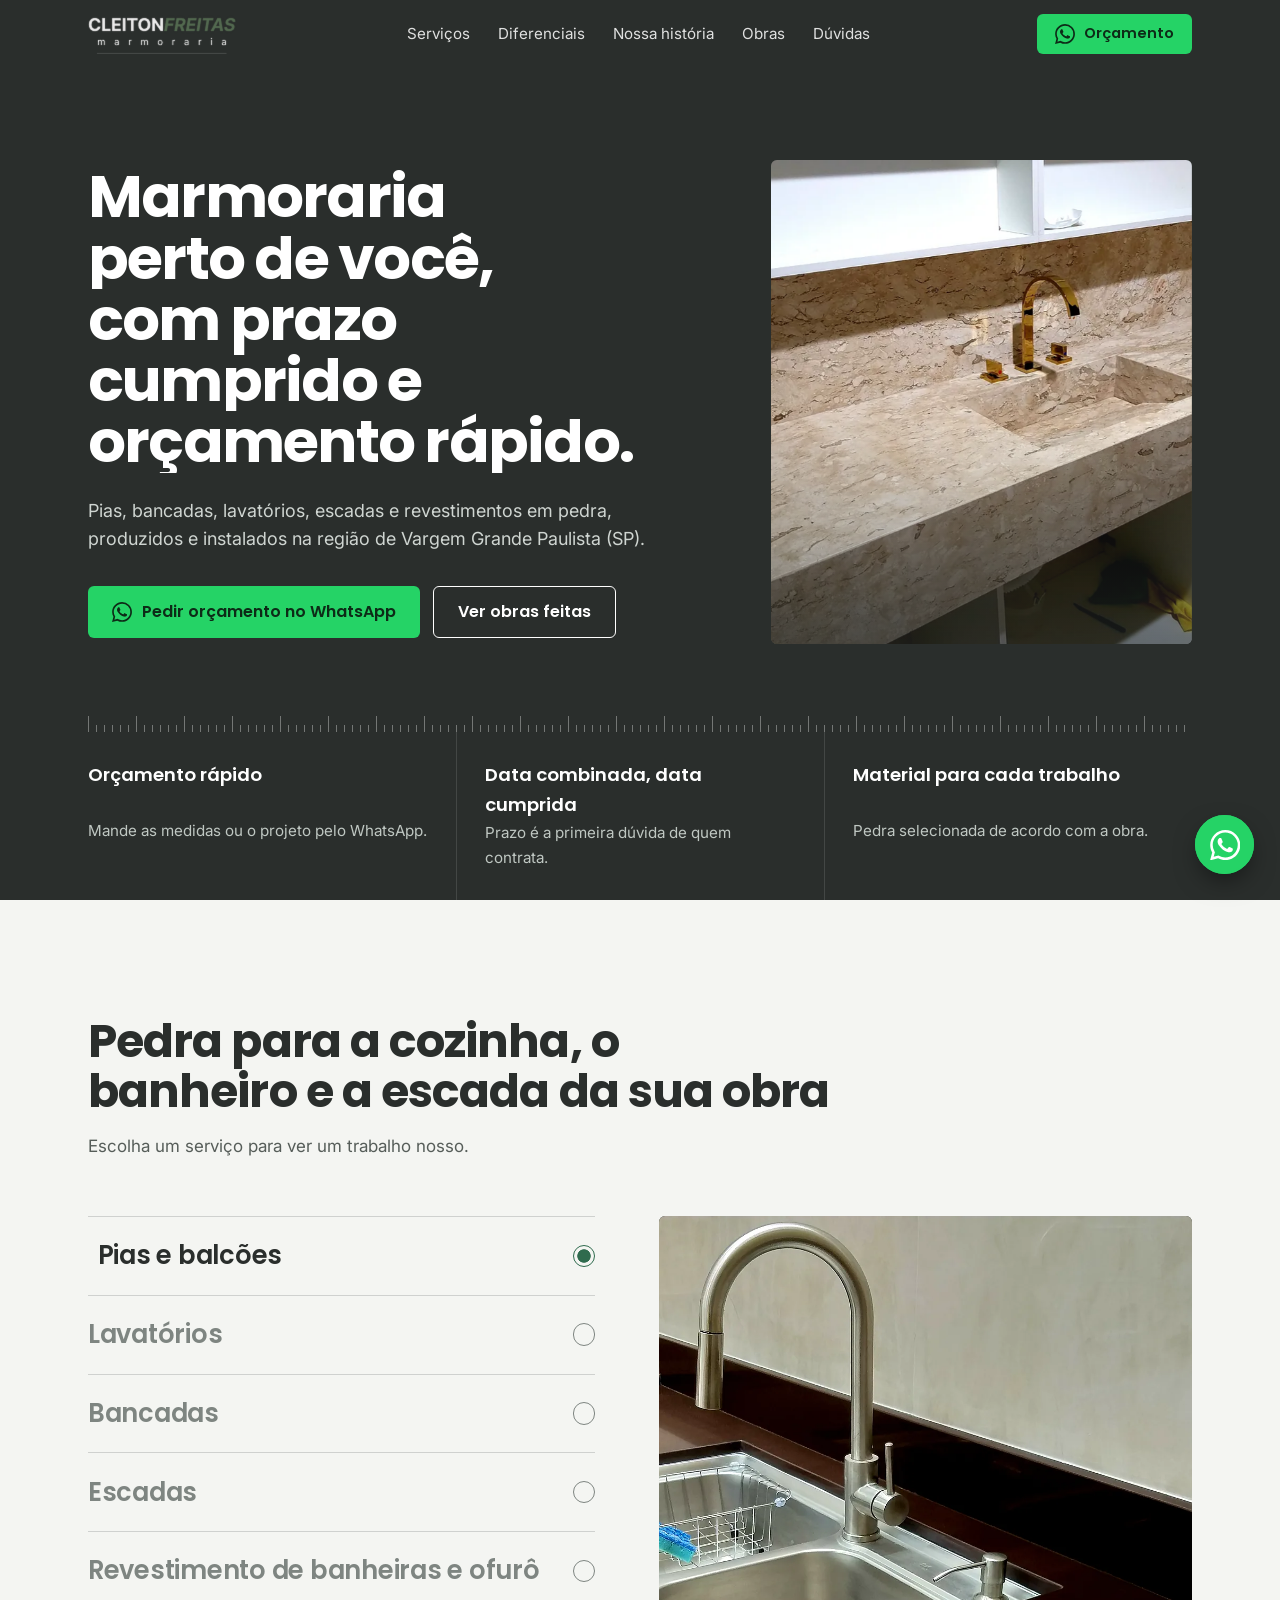
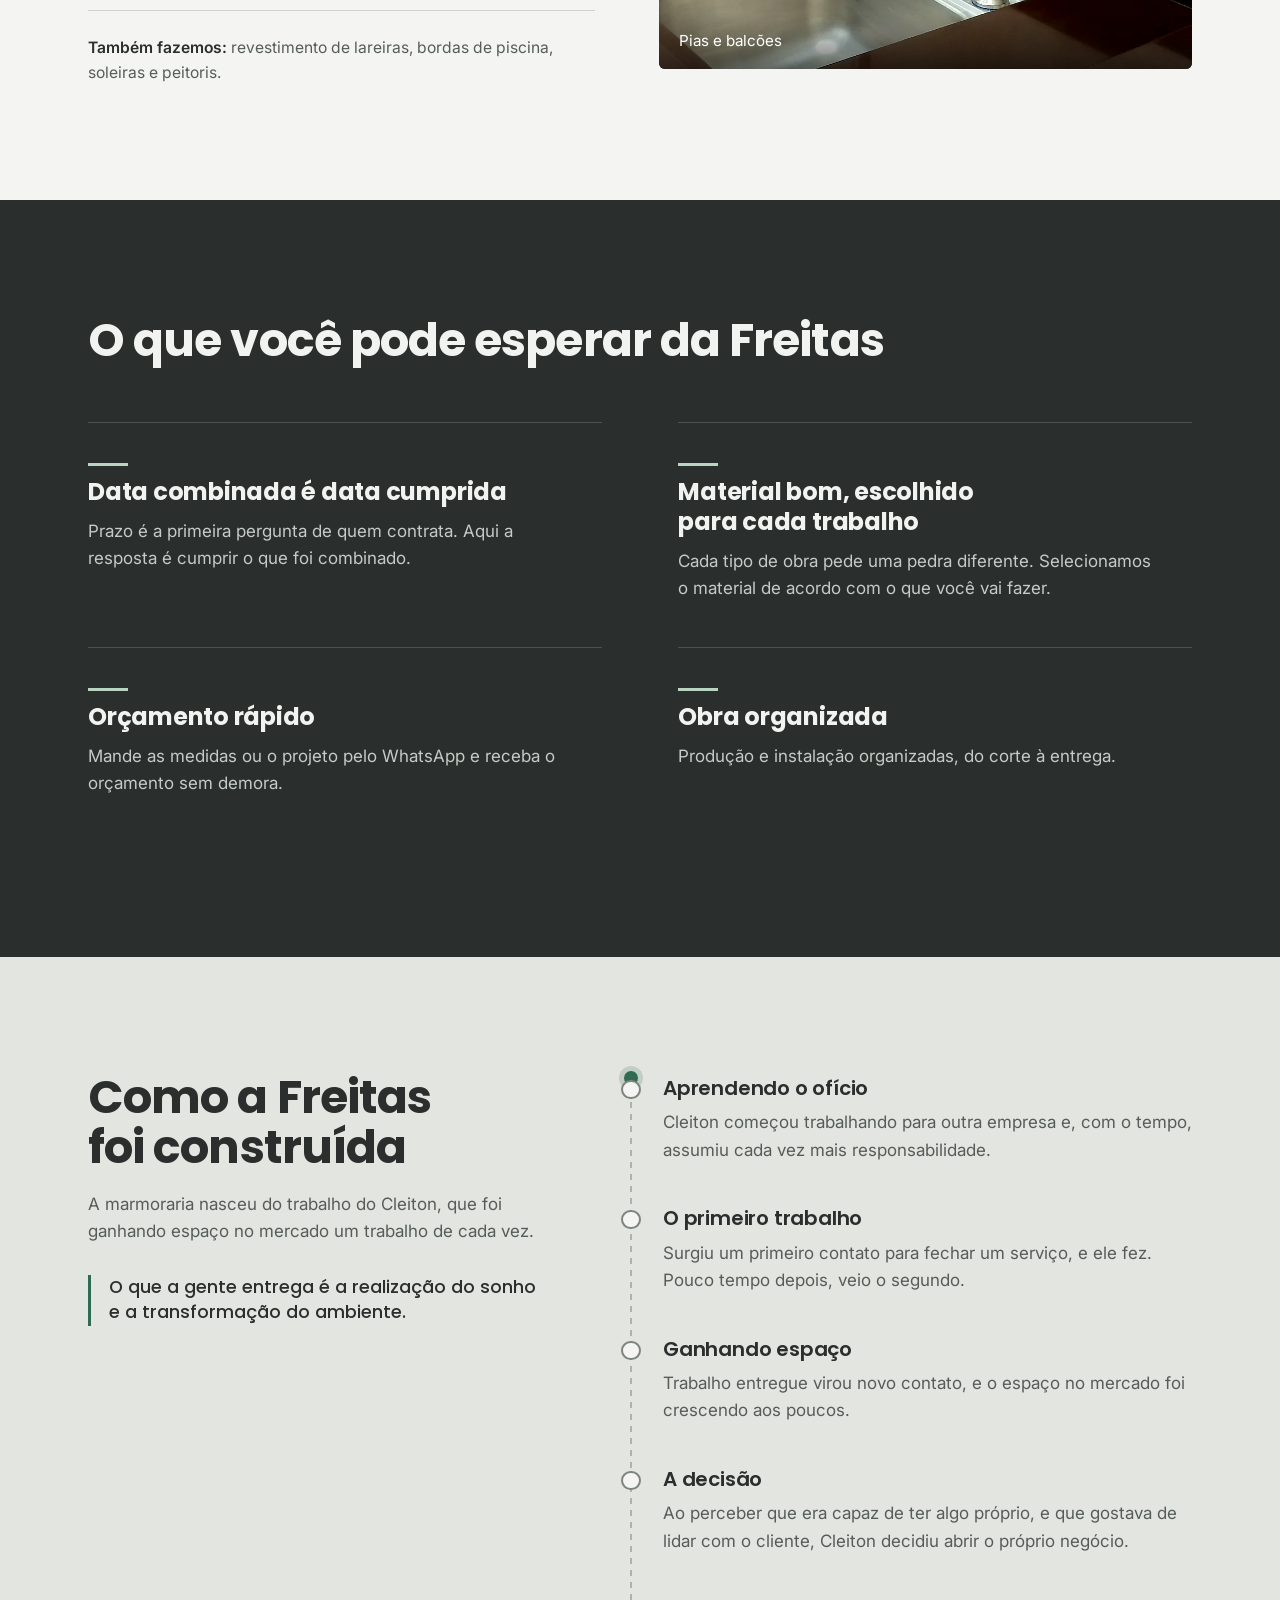
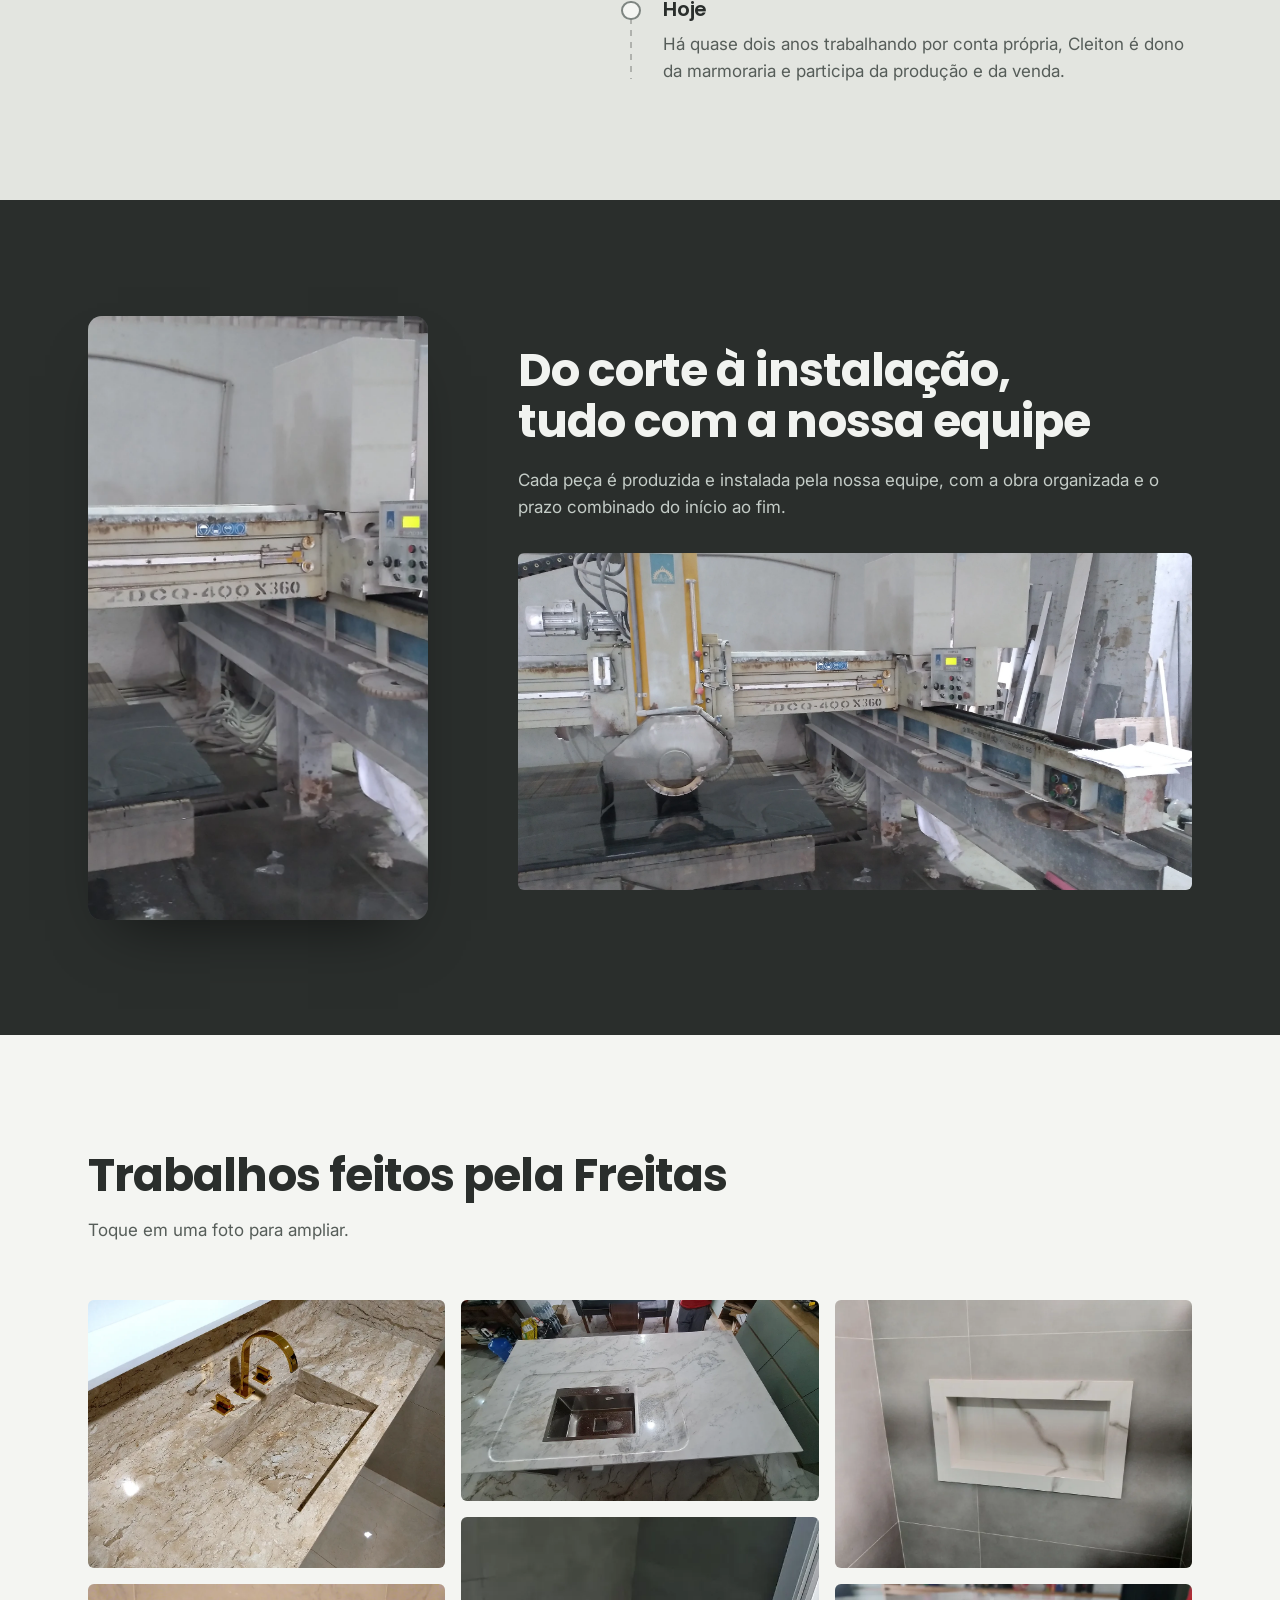
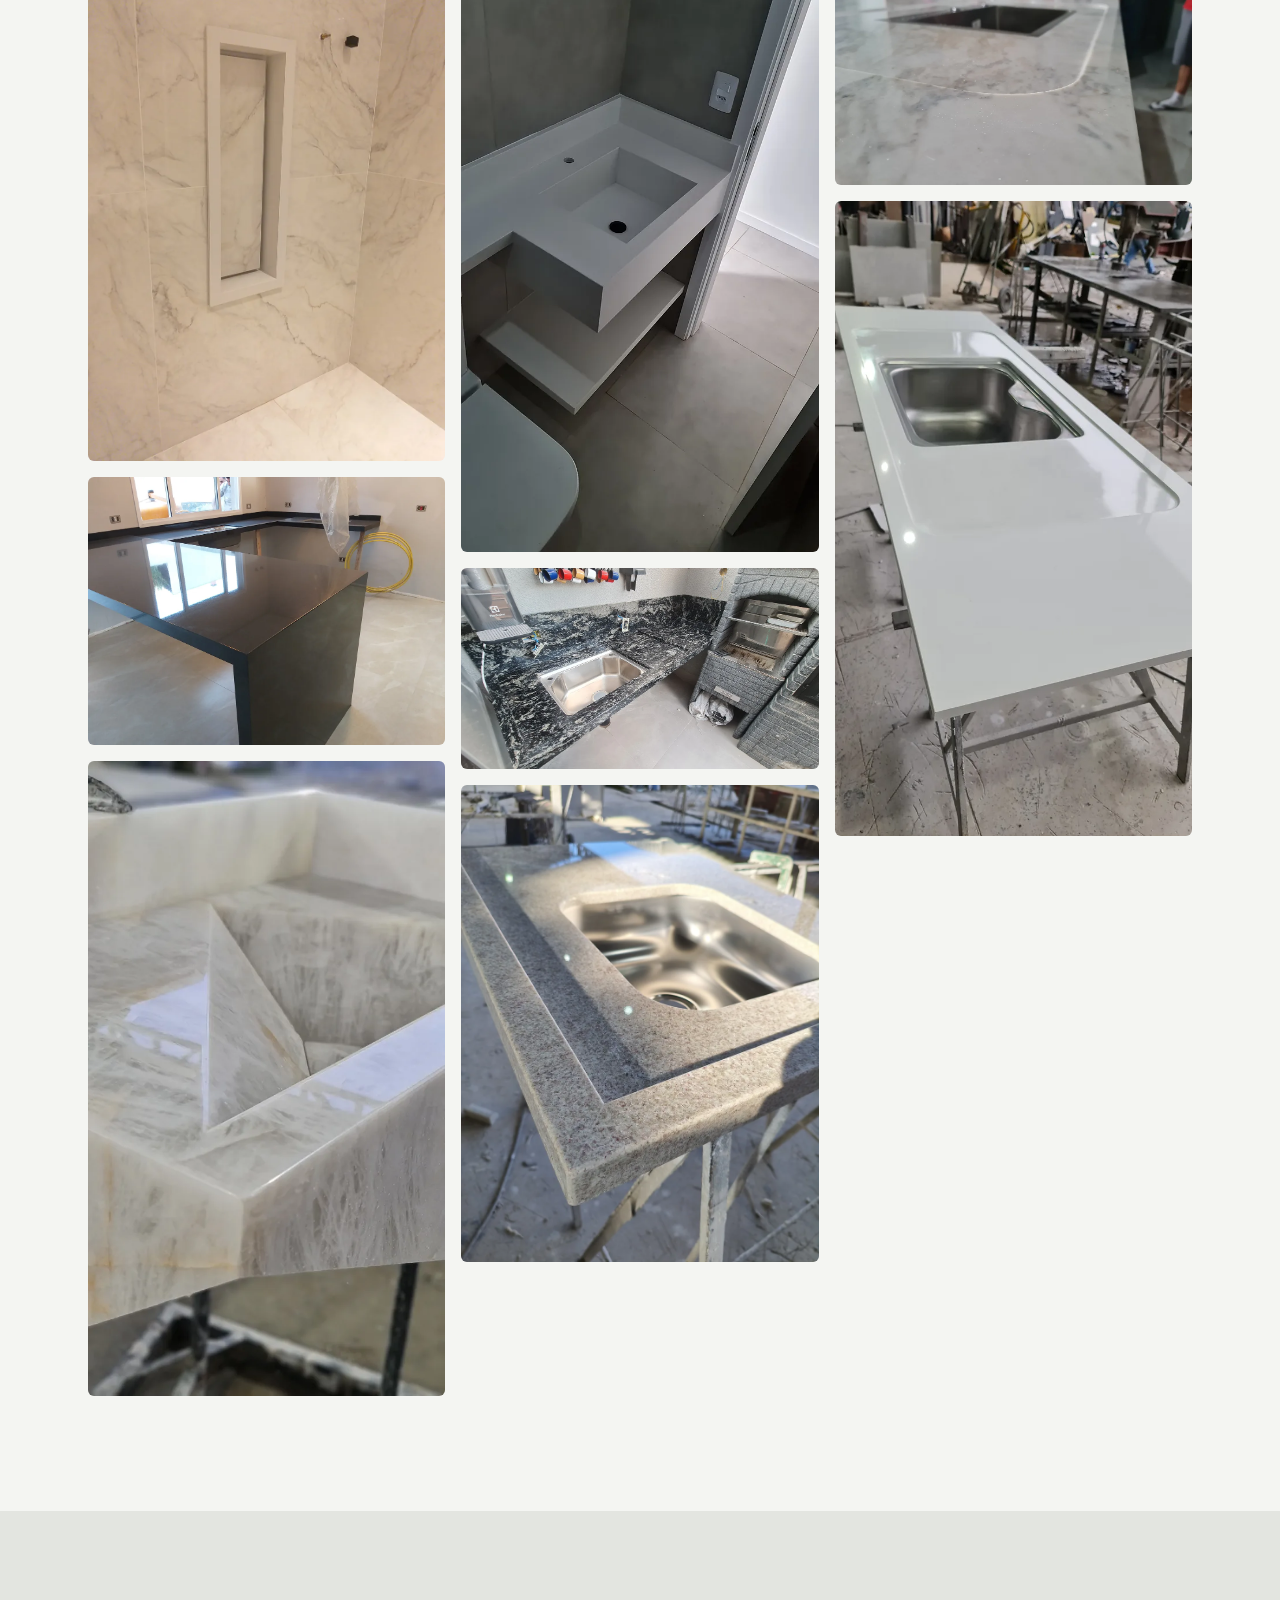
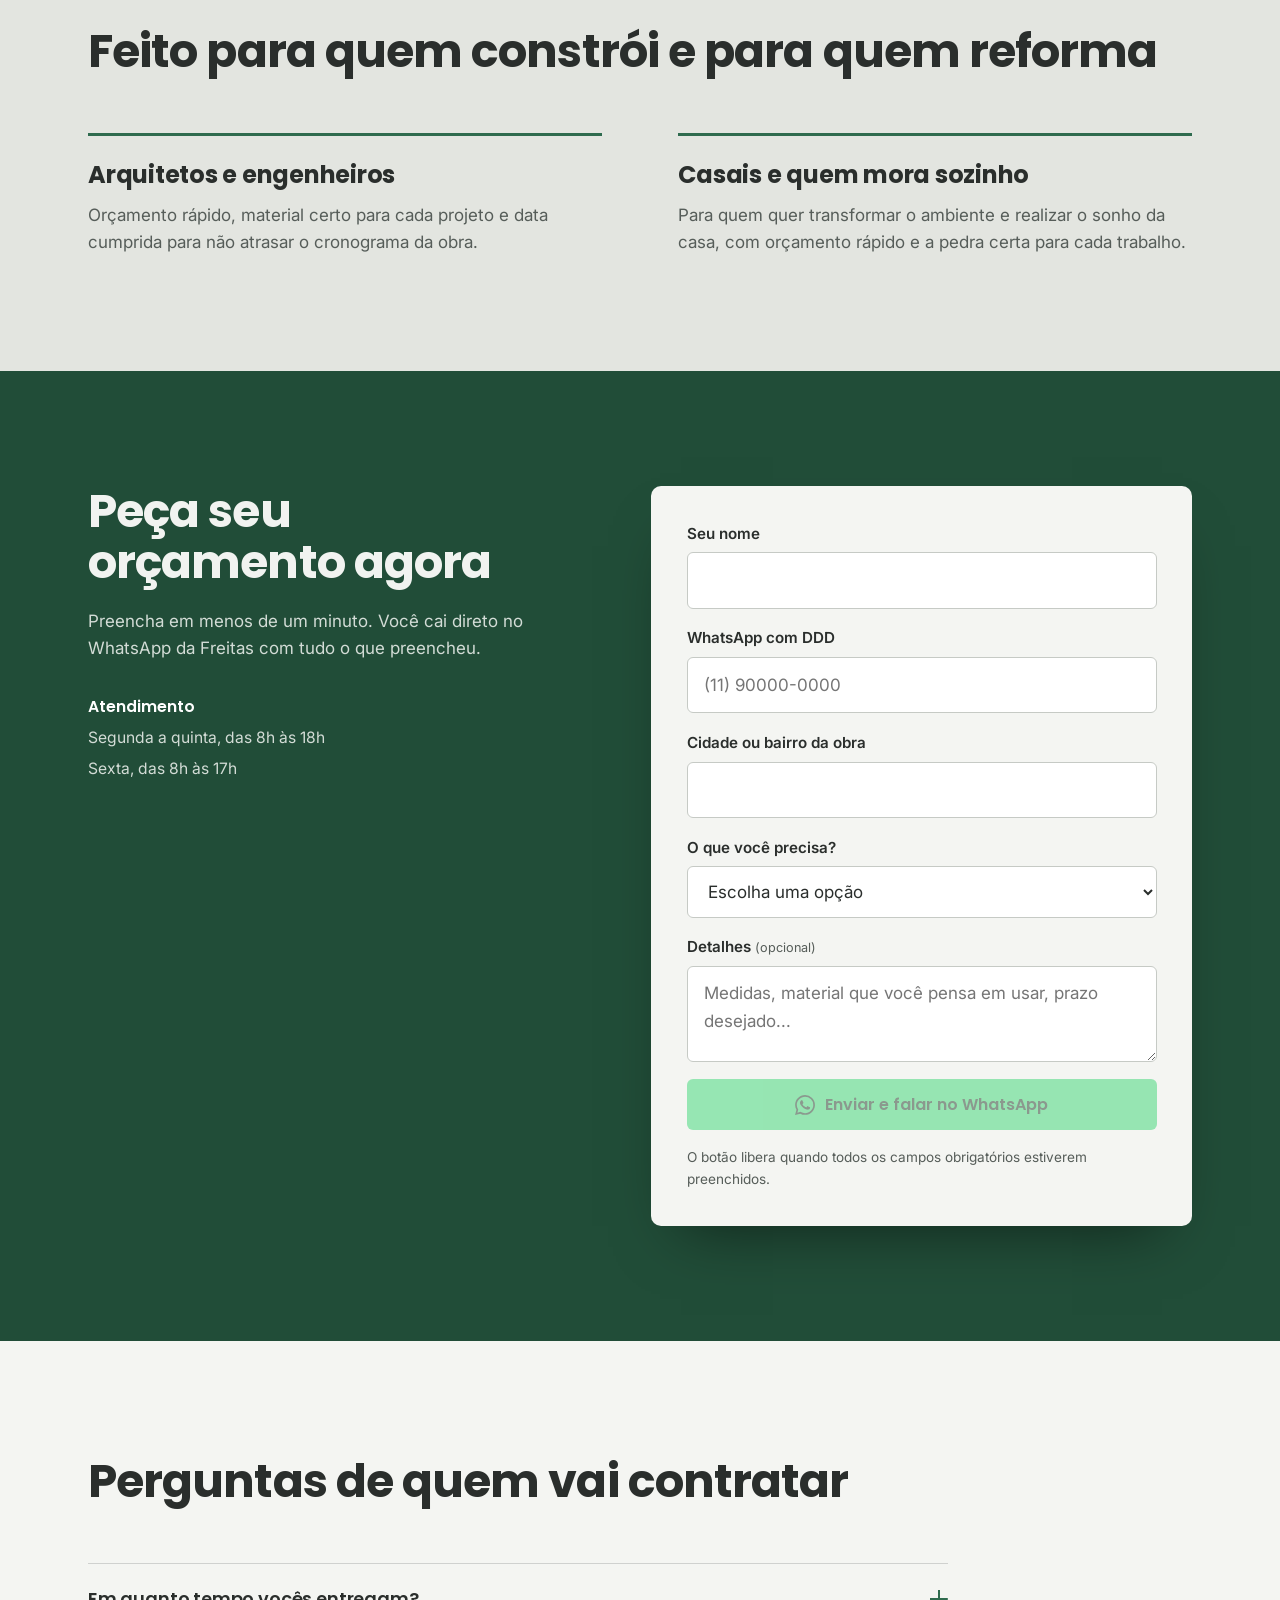
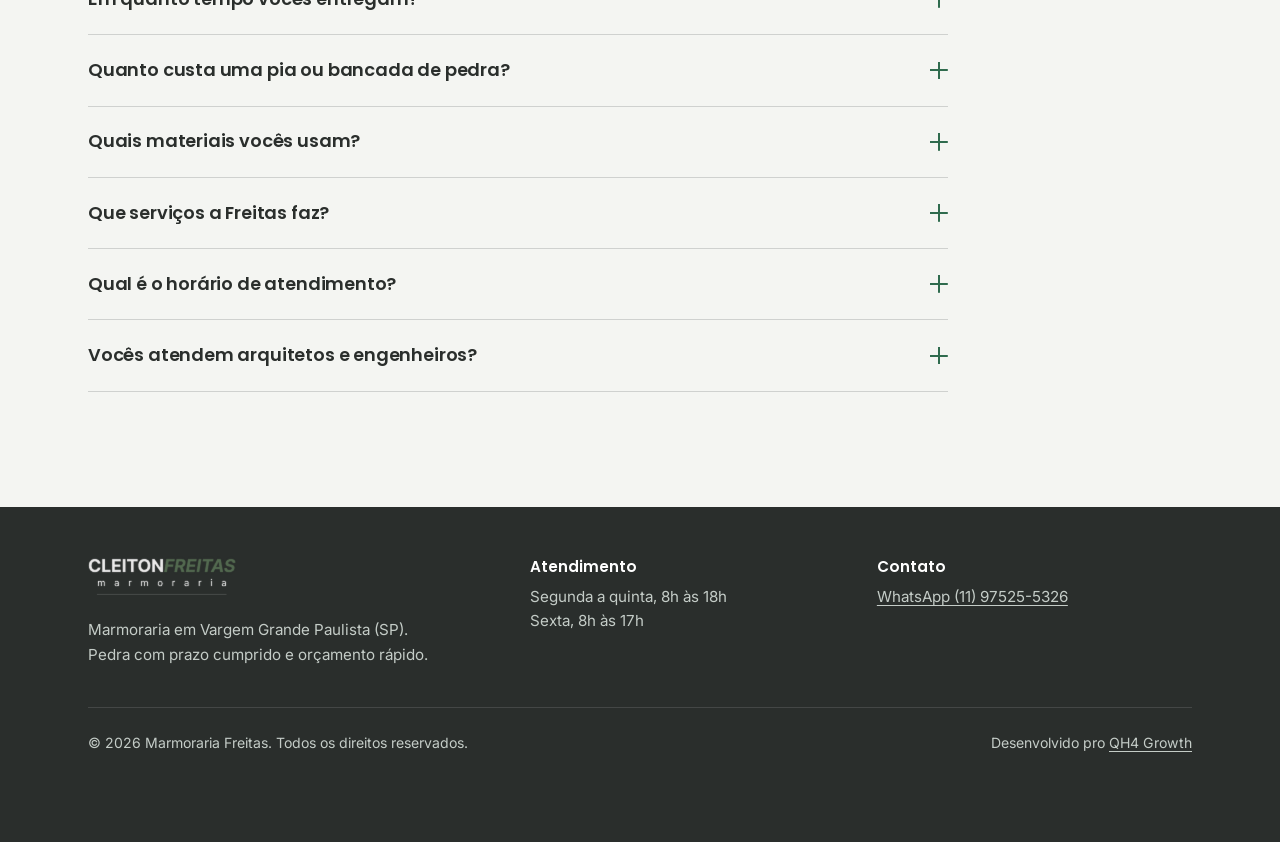
==== index.html @ 2a20e20d "Add files via upload" ====
<!DOCTYPE html>
<html lang="pt-BR">
<head>
<meta charset="utf-8">
<meta name="viewport" content="width=device-width, initial-scale=1">
<title>Marmoraria em Vargem Grande Paulista | Marmoraria Freitas</title>
<meta name="description" content="Marmoraria perto de você em Vargem Grande Paulista (SP): pias, bancadas, lavatórios, escadas e revestimentos em pedra. Orçamento rápido e prazo cumprido. Peça no WhatsApp.">
<meta name="robots" content="index, follow, max-image-preview:large">
<link rel="canonical" href="https://marmorariafreitas.com.br/">
<meta name="theme-color" content="#2a2e2c">
<meta name="format-detection" content="telephone=no">

<!-- Open Graph / Twitter -->
<meta property="og:type" content="website">
<meta property="og:locale" content="pt_BR">
<meta property="og:site_name" content="Marmoraria Freitas">
<meta property="og:title" content="Marmoraria Freitas | Marmoraria perto de você em Vargem Grande Paulista">
<meta property="og:description" content="Pias, bancadas, lavatórios, escadas e revestimentos em pedra. Orçamento rápido e prazo cumprido.">
<meta property="og:url" content="https://marmorariafreitas.com.br/">
<meta property="og:image" content="https://marmorariafreitas.com.br/assets/img/og-marmoraria-freitas.jpg">
<meta property="og:image:width" content="1200">
<meta property="og:image:height" content="630">
<meta property="og:image:alt" content="Lavatório esculpido em pedra feito pela Marmoraria Freitas">
<meta name="twitter:card" content="summary_large_image">
<meta name="twitter:title" content="Marmoraria Freitas | Marmoraria perto de você">
<meta name="twitter:description" content="Pias, bancadas, lavatórios, escadas e revestimentos em pedra. Orçamento rápido e prazo cumprido.">
<meta name="twitter:image" content="https://marmorariafreitas.com.br/assets/img/og-marmoraria-freitas.jpg">

<link rel="icon" href="favicon.svg" type="image/svg+xml">
<link rel="apple-touch-icon" href="assets/icons/icon-192.png">
<link rel="manifest" href="site.webmanifest">

<link rel="preconnect" href="https://fonts.googleapis.com">
<link rel="preconnect" href="https://fonts.gstatic.com" crossorigin>
<link rel="preload" as="image" href="assets/img/lavatorio-esculpido-marmore-bege.webp" imagesrcset="assets/img/lavatorio-esculpido-marmore-bege-m.webp 1100w, assets/img/lavatorio-esculpido-marmore-bege.webp 2400w" imagesizes="(min-width:960px) 40vw, 92vw" type="image/webp" fetchpriority="high">
<link rel="stylesheet" href="https://fonts.googleapis.com/css2?family=Inter:wght@400;500;600&family=Poppins:wght@500;600;700&display=swap">
<link rel="stylesheet" href="assets/css/style.css">

<script>window.dataLayer = window.dataLayer || [];</script>
<!--
==========================================================================
  [QH4 SLOT 1]  GTM | cole dentro do <head>, o mais alto possível
==========================================================================
  O QUE COLAR: o snippet do Google Tag Manager (parte do head).
  EXEMPLO:
     <script>(function(w,d,s,l,i){w[l]=w[l]||[];w[l].push({'gtm.start':
     new Date().getTime(),event:'gtm.js'});var f=d.getElementsByTagName(s)[0],
     j=d.createElement(s),dl=l!='dataLayer'?'&l='+l:'';j.async=true;j.src=
     'https://www.googletagmanager.com/gtm.js?id='+i+dl;f.parentNode.insertBefore(j,f);
     })(window,document,'script','dataLayer','GTM-XXXXXXX');</script>
==========================================================================
-->
<!--
==========================================================================
  [QH4 SLOT 2]  VERIFICAÇÕES DE DOMÍNIO | cole dentro do <head>
==========================================================================
  O QUE COLAR: as meta tags de verificação (Google Search Console, Meta Business, etc.).
  EXEMPLO:
     <meta name="google-site-verification" content="CODIGO-DO-SEARCH-CONSOLE">
     <meta name="facebook-domain-verification" content="CODIGO-DA-META">
==========================================================================
-->
<!--
==========================================================================
  [QH4 SLOT 3]  META PIXEL DIRETO | use só se NÃO for disparar pelo GTM
==========================================================================
  O QUE COLAR: o código base do Pixel da Meta (e o <noscript> junto).
  EXEMPLO:
     <script>
     !function(f,b,e,v,n,t,s){if(f.fbq)return;n=f.fbq=function(){n.callMethod?
     n.callMethod.apply(n,arguments):n.queue.push(arguments)};if(!f._fbq)f._fbq=n;
     n.push=n;n.loaded=!0;n.version='2.0';n.queue=[];t=b.createElement(e);t.async=!0;
     t.src=v;s=b.getElementsByTagName(e)[0];s.parentNode.insertBefore(t,s)}(window,
     document,'script','https://connect.facebook.net/en_US/fbevents.js');
     fbq('init','SEU_PIXEL_ID'); fbq('track','PageView');
     </script>
==========================================================================
-->
<!--
==========================================================================
  [QH4 SLOT 4]  GTAG GOOGLE ADS / GA4 DIRETO | use só se NÃO for disparar pelo GTM
==========================================================================
  O QUE COLAR: o gtag.js do Google Ads ou GA4.
  EXEMPLO:
     <script async src="https://www.googletagmanager.com/gtag/js?id=AW-XXXXXXXXX"></script>
     <script>
     window.dataLayer=window.dataLayer||[];function gtag(){dataLayer.push(arguments);}
     gtag('js',new Date()); gtag('config','AW-XXXXXXXXX'); /* gtag('config','G-XXXXXXXXXX'); */
     </script>
==========================================================================
-->

<script type="application/ld+json">
{
  "@context": "https://schema.org",
  "@type": "HomeAndConstructionBusiness",
  "name": "Marmoraria Freitas",
  "description": "Marmoraria em Vargem Grande Paulista (SP): pias, balcões, lavatórios, escadas, soleiras, peitoris e revestimentos em pedra.",
  "url": "https://marmorariafreitas.com.br/",
  "image": "https://marmorariafreitas.com.br/assets/img/og-marmoraria-freitas.jpg",
  "telephone": "+5511975255326",
  "address": { "@type": "PostalAddress", "addressLocality": "Vargem Grande Paulista", "addressRegion": "SP", "addressCountry": "BR" },
  "areaServed": { "@type": "City", "name": "Vargem Grande Paulista" },
  "openingHoursSpecification": [
    { "@type": "OpeningHoursSpecification", "dayOfWeek": ["Monday", "Tuesday", "Wednesday", "Thursday"], "opens": "08:00", "closes": "18:00" },
    { "@type": "OpeningHoursSpecification", "dayOfWeek": "Friday", "opens": "08:00", "closes": "17:00" }
  ]
}
</script>
<script type="application/ld+json">
{
  "@context": "https://schema.org",
  "@type": "FAQPage",
  "mainEntity": [
    { "@type": "Question", "name": "Em quanto tempo a marmoraria entrega a obra?", "acceptedAnswer": { "@type": "Answer", "text": "A Marmoraria Freitas trabalha com datas combinadas e cumpre o que combina. O prazo de cada obra é informado junto com o orçamento, de acordo com o projeto." } },
    { "@type": "Question", "name": "Quanto custa uma pia ou bancada de pedra?", "acceptedAnswer": { "@type": "Answer", "text": "O preço depende do material, das medidas e do tipo de trabalho. Envie o projeto ou as medidas pelo WhatsApp e receba o orçamento rápido." } },
    { "@type": "Question", "name": "Quais materiais a Marmoraria Freitas usa?", "acceptedAnswer": { "@type": "Answer", "text": "A Freitas trabalha com materiais bons, selecionados para cada tipo de trabalho. Conte o que você quer fazer e a equipe indica a pedra mais adequada." } },
    { "@type": "Question", "name": "Quais serviços a Marmoraria Freitas faz?", "acceptedAnswer": { "@type": "Answer", "text": "Pias, balcões, lavatórios, bancadas, escadas, revestimentos de lareiras, bordas de piscina, revestimentos de banheiras e ofurô, soleiras e peitoris." } },
    { "@type": "Question", "name": "Qual é o horário de atendimento?", "acceptedAnswer": { "@type": "Answer", "text": "De segunda a quinta, das 8h às 18h, e na sexta, das 8h às 17h." } },
    { "@type": "Question", "name": "A Freitas atende arquitetos e engenheiros?", "acceptedAnswer": { "@type": "Answer", "text": "Sim. Arquitetos e engenheiros são parte importante do público da Freitas, com orçamento rápido, material selecionado e data cumprida." } }
  ]
}
</script>
</head>
<body>
<!--
==========================================================================
  [QH4 SLOT 5]  GTM NOSCRIPT | cole logo depois da abertura do <body>
==========================================================================
  O QUE COLAR: o snippet <noscript> do Google Tag Manager.
  EXEMPLO:
     <noscript><iframe src="https://www.googletagmanager.com/ns.html?id=GTM-XXXXXXX"
     height="0" width="0" style="display:none;visibility:hidden"></iframe></noscript>
==========================================================================
-->

<svg width="0" height="0" style="position:absolute" aria-hidden="true" focusable="false">
  <symbol id="i-zap" viewBox="0 0 24 24"><path fill="currentColor" d="M17.47 14.38c-.3-.15-1.76-.87-2.03-.97-.27-.1-.47-.15-.67.15-.2.3-.77.97-.94 1.16-.17.2-.35.22-.65.07-.3-.15-1.26-.46-2.39-1.48-.88-.79-1.48-1.76-1.65-2.06-.17-.3-.02-.46.13-.61.13-.13.3-.35.45-.52.15-.17.2-.3.3-.5.1-.2.05-.37-.03-.52-.07-.15-.67-1.61-.92-2.21-.24-.58-.49-.5-.67-.51h-.57c-.2 0-.52.07-.79.37-.27.3-1.04 1.02-1.04 2.48s1.07 2.88 1.21 3.07c.15.2 2.1 3.2 5.08 4.49.71.3 1.26.49 1.69.63.71.23 1.36.2 1.87.12.57-.09 1.76-.72 2-1.41.25-.69.25-1.29.17-1.41-.07-.12-.27-.2-.57-.35m-5.42 7.4h-.01a9.87 9.87 0 0 1-5.03-1.38l-.36-.21-3.74.98 1-3.65-.24-.37a9.86 9.86 0 0 1-1.51-5.26c0-5.45 4.44-9.88 9.89-9.88 2.64 0 5.12 1.03 6.99 2.9a9.83 9.83 0 0 1 2.89 6.99c0 5.45-4.44 9.89-9.88 9.89m8.41-18.3A11.82 11.82 0 0 0 12.05 0C5.5 0 .16 5.34.16 11.89c0 2.1.55 4.14 1.59 5.95L.06 24l6.3-1.65a11.88 11.88 0 0 0 5.68 1.45h.01c6.55 0 11.89-5.34 11.89-11.89 0-3.18-1.24-6.17-3.48-8.41Z"/></symbol>
</svg>

<header class="topo">
  <div class="wrap topo__in">
    <a class="marca" href="#topo" aria-label="Marmoraria Freitas, início"><img src="assets/img/logo-freitas.webp" alt="Cleiton Freitas Marmoraria" width="151" height="40"></a>
    <nav class="topo__nav" aria-label="Principal">
      <a href="#servicos">Serviços</a>
      <a href="#diferenciais">Diferenciais</a>
      <a href="#historia">Nossa história</a>
      <a href="#obras">Obras</a>
      <a href="#faq">Dúvidas</a>
    </nav>
    <a class="btn btn--whats" data-wa="header" href="#orcamento"><svg aria-hidden="true"><use href="#i-zap"/></svg>Orçamento</a>
  </div>
</header>

<main id="topo">

  <!-- HERO -->
  <section class="hero" aria-labelledby="h1">
    <div class="wrap">
      <div class="hero__grid">
        <div class="hero__texto">
          <h1 id="h1" class="titulo titulo--xl">
            <span class="linha-h1"><span>Marmoraria perto de você,</span></span>
            <span class="linha-h1"><span>com prazo cumprido e</span></span>
            <span class="linha-h1"><span>orçamento rápido.</span></span>
          </h1>
          <p class="texto">Pias, bancadas, lavatórios, escadas e revestimentos em pedra, produzidos e instalados na região de Vargem Grande Paulista (SP).</p>
          <div class="hero__acoes">
            <a class="btn btn--whats" data-wa="hero" href="#orcamento"><svg aria-hidden="true"><use href="#i-zap"/></svg>Pedir orçamento no WhatsApp</a>
            <a class="btn btn--linha" href="#obras">Ver obras feitas</a>
          </div>
        </div>
        <div class="hero__foto">
          <img src="assets/img/lavatorio-esculpido-marmore-bege.webp" srcset="assets/img/lavatorio-esculpido-marmore-bege-m.webp 1100w, assets/img/lavatorio-esculpido-marmore-bege.webp 2400w" sizes="(min-width:960px) 40vw, 92vw" width="2400" height="1800" alt="Lavatório esculpido em pedra com torneira dourada, feito pela Marmoraria Freitas" fetchpriority="high">
        </div>
      </div>

      <div class="hero__regua regua" aria-hidden="true"></div>
      <ul class="fatos">
        <li><b>Orçamento rápido</b><span>Mande as medidas ou o projeto pelo WhatsApp.</span></li>
        <li><b>Data combinada, data cumprida</b><span>Prazo é a primeira dúvida de quem contrata.</span></li>
        <li><b>Material para cada trabalho</b><span>Pedra selecionada de acordo com a obra.</span></li>
      </ul>
    </div>
  </section>

  <!-- SERVIÇOS -->
  <section class="sec sec--clara" id="servicos" aria-labelledby="t-serv">
    <div class="wrap">
      <div class="sec__cab rv">
        <h2 id="t-serv" class="titulo titulo--l">Pedra para a cozinha, o banheiro e a escada da sua obra</h2>
        <p class="texto texto--suave">Escolha um serviço para ver um trabalho nosso.</p>
      </div>
      <div class="servicos">
        <div>
          <div class="servicos__lista" role="tablist" aria-label="Serviços">
            <button class="servico" role="tab" type="button" aria-selected="true">Pias e balcões</button>
            <button class="servico" role="tab" type="button" aria-selected="false">Lavatórios</button>
            <button class="servico" role="tab" type="button" aria-selected="false">Bancadas</button>
            <button class="servico" role="tab" type="button" aria-selected="false">Escadas</button>
            <button class="servico" role="tab" type="button" aria-selected="false">Revestimento de banheiras e ofurô</button>
          </div>
          <p class="servicos__extra"><b>Também fazemos:</b> revestimento de lareiras, bordas de piscina, soleiras e peitoris.</p>
        </div>
        <figure class="servicos__palco" style="margin:0">
          <img class="is-ativa" src="assets/img/cozinha-bancada-cuba-dupla-m.webp" srcset="assets/img/cozinha-bancada-cuba-dupla-m.webp 1100w, assets/img/cozinha-bancada-cuba-dupla.webp 2160w" sizes="(min-width:900px) 50vw, 92vw" data-full="assets/img/cozinha-bancada-cuba-dupla.webp" width="2160" height="1676" loading="lazy" alt="Bancada de cozinha em pedra escura com cuba dupla de inox">
          <img src="assets/img/lavatorio-branco-suspenso-m.webp" srcset="assets/img/lavatorio-branco-suspenso-m.webp 1100w, assets/img/lavatorio-branco-suspenso.webp 2400w" sizes="(min-width:900px) 50vw, 92vw" data-full="assets/img/lavatorio-branco-suspenso.webp" width="2400" height="1800" loading="lazy" alt="Lavatório suspenso em pedra clara com cuba esculpida">
          <img src="assets/img/bancada-granito-preto-m.webp" srcset="assets/img/bancada-granito-preto-m.webp 1100w, assets/img/bancada-granito-preto.webp 2400w" sizes="(min-width:900px) 50vw, 92vw" data-full="assets/img/bancada-granito-preto.webp" width="2400" height="1351" loading="lazy" alt="Bancada em granito preto com cuba de inox">
          <img src="assets/img/escada-marmore-m.webp" srcset="assets/img/escada-marmore-m.webp 825w, assets/img/escada-marmore.webp 1800w" sizes="(min-width:900px) 50vw, 92vw" data-full="assets/img/escada-marmore.webp" width="1800" height="2400" loading="lazy" alt="Escada revestida em mármore">
          <img src="assets/img/banheiro-banheira-revestimento-m.webp" srcset="assets/img/banheiro-banheira-revestimento-m.webp 825w, assets/img/banheiro-banheira-revestimento.webp 1800w" sizes="(min-width:900px) 50vw, 92vw" data-full="assets/img/banheiro-banheira-revestimento.webp" width="1800" height="2400" loading="lazy" alt="Banheiro com revestimento em pedra clara e banheira de hidromassagem">
          <figcaption>Pias e balcões</figcaption>
        </figure>
      </div>
    </div>
  </section>

  <!-- DIFERENCIAIS -->
  <section class="sec sec--escura" id="diferenciais" aria-labelledby="t-dif">
    <div class="wrap">
      <div class="sec__cab rv">
        <h2 id="t-dif" class="titulo titulo--l">O que você pode esperar da Freitas</h2>
      </div>
      <div class="difs">
        <article class="dif">
          <span class="dif__marca" aria-hidden="true"></span>
          <h3 class="titulo titulo--m">Data combinada é data cumprida</h3>
          <p>Prazo é a primeira pergunta de quem contrata. Aqui a resposta é cumprir o que foi combinado.</p>
        </article>
        <article class="dif">
          <span class="dif__marca" aria-hidden="true"></span>
          <h3 class="titulo titulo--m">Material bom, escolhido para cada trabalho</h3>
          <p>Cada tipo de obra pede uma pedra diferente. Selecionamos o material de acordo com o que você vai fazer.</p>
        </article>
        <article class="dif">
          <span class="dif__marca" aria-hidden="true"></span>
          <h3 class="titulo titulo--m">Orçamento rápido</h3>
          <p>Mande as medidas ou o projeto pelo WhatsApp e receba o orçamento sem demora.</p>
        </article>
        <article class="dif">
          <span class="dif__marca" aria-hidden="true"></span>
          <h3 class="titulo titulo--m">Obra organizada</h3>
          <p>Produção e instalação organizadas, do corte à entrega.</p>
        </article>
      </div>
    </div>
  </section>

  <!-- HISTÓRIA / CONSTRUÇÃO -->
  <section class="sec sec--pedra" id="historia" aria-labelledby="t-hist">
    <div class="wrap">
      <div class="construcao">
        <div class="construcao__intro rv">
          <h2 id="t-hist" class="titulo titulo--l">Como a Freitas foi construída</h2>
          <p class="texto texto--suave">A marmoraria nasceu do trabalho do Cleiton, que foi ganhando espaço no mercado um trabalho de cada vez.</p>
          <p class="construcao__frase">O que a gente entrega é a realização do sonho e a transformação do ambiente.</p>
        </div>
        <div class="trilha" id="trilha">
          <div class="trilha__corte" aria-hidden="true"><span class="trilha__lamina"></span></div>
          <div class="etapa">
            <h3>Aprendendo o ofício</h3>
            <p>Cleiton começou trabalhando para outra empresa e, com o tempo, assumiu cada vez mais responsabilidade.</p>
          </div>
          <div class="etapa">
            <h3>O primeiro trabalho</h3>
            <p>Surgiu um primeiro contato para fechar um serviço, e ele fez. Pouco tempo depois, veio o segundo.</p>
          </div>
          <div class="etapa">
            <h3>Ganhando espaço</h3>
            <p>Trabalho entregue virou novo contato, e o espaço no mercado foi crescendo aos poucos.</p>
          </div>
          <div class="etapa">
            <h3>A decisão</h3>
            <p>Ao perceber que era capaz de ter algo próprio, e que gostava de lidar com o cliente, Cleiton decidiu abrir o próprio negócio.</p>
          </div>
          <div class="etapa">
            <h3>Hoje</h3>
            <p>Há quase dois anos trabalhando por conta própria, Cleiton é dono da marmoraria e participa da produção e da venda.</p>
          </div>
        </div>
      </div>
    </div>
  </section>

  <!-- PRODUÇÃO -->
  <section class="sec sec--escura" aria-labelledby="t-prod">
    <div class="wrap">
      <div class="producao">
        <div class="producao__video rv">
          <video src="assets/video/corte-pedra.mp4" poster="assets/img/serra-ponte-oficina.webp" muted loop playsinline preload="none" autoplay aria-label="Máquina cortando pedra na oficina da Freitas"></video>
        </div>
        <div class="producao__texto rv">
          <h2 id="t-prod" class="titulo titulo--l">Do corte à instalação, tudo com a nossa equipe</h2>
          <p class="texto">Cada peça é produzida e instalada pela nossa equipe, com a obra organizada e o prazo combinado do início ao fim.</p>
          <div class="producao__foto">
            <img src="assets/img/serra-ponte-oficina-m.webp" srcset="assets/img/serra-ponte-oficina-m.webp 1100w, assets/img/serra-ponte-oficina.webp 2400w" sizes="(min-width:900px) 55vw, 92vw" data-full="assets/img/serra-ponte-oficina.webp" width="2400" height="1350" loading="lazy" alt="Máquina de corte de pedra na oficina da Marmoraria Freitas">
          </div>
        </div>
      </div>
    </div>
  </section>

  <!-- OBRAS -->
  <section class="sec sec--clara" id="obras" aria-labelledby="t-obras">
    <div class="wrap">
      <div class="sec__cab rv">
        <h2 id="t-obras" class="titulo titulo--l">Trabalhos feitos pela Freitas</h2>
        <p class="texto texto--suave">Toque em uma foto para ampliar.</p>
      </div>
      <div class="galeria">
        <button class="galeria__item" type="button"><img src="assets/img/lavatorio-torneira-dourada-m.webp" srcset="assets/img/lavatorio-torneira-dourada-m.webp 1100w, assets/img/lavatorio-torneira-dourada.webp 2400w" sizes="(min-width:760px) 33vw, 50vw" data-full="assets/img/lavatorio-torneira-dourada.webp" width="2400" height="1800" loading="lazy" alt="Lavatório esculpido em pedra com torneira dourada"></button>
        <button class="galeria__item" type="button"><img src="assets/img/nicho-banheiro-porcelanato-m.webp" srcset="assets/img/nicho-banheiro-porcelanato-m.webp 825w, assets/img/nicho-banheiro-porcelanato.webp 1800w" sizes="(min-width:760px) 33vw, 50vw" data-full="assets/img/nicho-banheiro-porcelanato.webp" width="1800" height="2400" loading="lazy" alt="Nicho de banheiro em pedra clara embutido na parede"></button>
        <button class="galeria__item" type="button"><img src="assets/img/bancada-escura-ilha-m.webp" srcset="assets/img/bancada-escura-ilha-m.webp 1100w, assets/img/bancada-escura-ilha.webp 2400w" sizes="(min-width:760px) 33vw, 50vw" data-full="assets/img/bancada-escura-ilha.webp" width="2400" height="1800" loading="lazy" alt="Bancada em pedra escura com lateral em cascata"></button>
        <button class="galeria__item" type="button"><img src="assets/img/cuba-esculpida-quartzito-m.webp" srcset="assets/img/cuba-esculpida-quartzito-m.webp 619w, assets/img/cuba-esculpida-quartzito.webp 1351w" sizes="(min-width:760px) 33vw, 50vw" data-full="assets/img/cuba-esculpida-quartzito.webp" width="1351" height="2400" loading="lazy" alt="Cuba esculpida em pedra clara"></button>
        <button class="galeria__item" type="button"><img src="assets/img/tampo-branco-cuba-inox-m.webp" srcset="assets/img/tampo-branco-cuba-inox-m.webp 1100w, assets/img/tampo-branco-cuba-inox.webp 2400w" sizes="(min-width:760px) 33vw, 50vw" data-full="assets/img/tampo-branco-cuba-inox.webp" width="2400" height="1351" loading="lazy" alt="Tampo de pedra clara com cuba de inox embutida"></button>
        <button class="galeria__item" type="button"><img src="assets/img/lavatorio-branco-banheiro-m.webp" srcset="assets/img/lavatorio-branco-banheiro-m.webp 619w, assets/img/lavatorio-branco-banheiro.webp 1351w" sizes="(min-width:760px) 33vw, 50vw" data-full="assets/img/lavatorio-branco-banheiro.webp" width="1351" height="2400" loading="lazy" alt="Lavatório branco instalado em banheiro"></button>
        <button class="galeria__item" type="button"><img src="assets/img/bancada-granito-churrasqueira-m.webp" srcset="assets/img/bancada-granito-churrasqueira-m.webp 1100w, assets/img/bancada-granito-churrasqueira.webp 2400w" sizes="(min-width:760px) 33vw, 50vw" data-full="assets/img/bancada-granito-churrasqueira.webp" width="2400" height="1351" loading="lazy" alt="Bancada em granito escuro com cuba de inox na área da churrasqueira"></button>
        <button class="galeria__item" type="button"><img src="assets/img/tampo-granito-cuba-inox-m.webp" srcset="assets/img/tampo-granito-cuba-inox-m.webp 825w, assets/img/tampo-granito-cuba-inox.webp 1800w" sizes="(min-width:760px) 33vw, 50vw" data-full="assets/img/tampo-granito-cuba-inox.webp" width="1800" height="2400" loading="lazy" alt="Tampo em granito com cuba de inox na oficina"></button>
        <button class="galeria__item" type="button"><img src="assets/img/nicho-banheiro-detalhe-m.webp" srcset="assets/img/nicho-banheiro-detalhe-m.webp 1100w, assets/img/nicho-banheiro-detalhe.webp 2400w" sizes="(min-width:760px) 33vw, 50vw" data-full="assets/img/nicho-banheiro-detalhe.webp" width="2400" height="1800" loading="lazy" alt="Detalhe de nicho em pedra com veios"></button>
        <button class="galeria__item" type="button"><img src="assets/img/tampo-branco-cuba-embutida-m.webp" srcset="assets/img/tampo-branco-cuba-embutida-m.webp 1100w, assets/img/tampo-branco-cuba-embutida.webp 2400w" sizes="(min-width:760px) 33vw, 50vw" data-full="assets/img/tampo-branco-cuba-embutida.webp" width="2400" height="1351" loading="lazy" alt="Tampo de pedra clara com cuba embutida e acabamento arredondado"></button>
        <button class="galeria__item" type="button"><img src="assets/img/tampo-branco-oficina-m.webp" srcset="assets/img/tampo-branco-oficina-m.webp 619w, assets/img/tampo-branco-oficina.webp 1351w" sizes="(min-width:760px) 33vw, 50vw" data-full="assets/img/tampo-branco-oficina.webp" width="1351" height="2400" loading="lazy" alt="Tampo branco com cuba de inox pronto na oficina"></button>
      </div>
    </div>
  </section>

  <!-- PARA QUEM -->
  <section class="sec sec--pedra" aria-labelledby="t-quem">
    <div class="wrap">
      <div class="sec__cab rv">
        <h2 id="t-quem" class="titulo titulo--l">Feito para quem constrói e para quem reforma</h2>
      </div>
      <div class="publicos">
        <div class="publico rv">
          <h3 class="titulo titulo--m">Arquitetos e engenheiros</h3>
          <p>Orçamento rápido, material certo para cada projeto e data cumprida para não atrasar o cronograma da obra.</p>
        </div>
        <div class="publico rv" style="--d:.1s">
          <h3 class="titulo titulo--m">Casais e quem mora sozinho</h3>
          <p>Para quem quer transformar o ambiente e realizar o sonho da casa, com orçamento rápido e a pedra certa para cada trabalho.</p>
        </div>
      </div>
    </div>
  </section>

  <!-- ORÇAMENTO -->
  <section class="sec sec--verde" id="orcamento" aria-labelledby="t-orc">
    <div class="wrap">
      <div class="orcamento">
        <div class="orcamento__texto rv">
          <h2 id="t-orc" class="titulo titulo--l">Peça seu orçamento agora</h2>
          <p class="texto">Preencha em menos de um minuto. Você cai direto no WhatsApp da Freitas com tudo o que preencheu.</p>
          <div class="horario">
            <b>Atendimento</b>
            <span>Segunda a quinta, das 8h às 18h</span>
            <span>Sexta, das 8h às 17h</span>
          </div>
        </div>
        <form class="form rv" id="form-orcamento" novalidate>
          <div class="campo">
            <label for="f-nome">Seu nome</label>
            <input id="f-nome" name="nome" type="text" autocomplete="name" required minlength="2">
          </div>
          <div class="campo">
            <label for="f-zap">WhatsApp com DDD</label>
            <input id="f-zap" name="whatsapp" type="tel" inputmode="numeric" autocomplete="tel-national" placeholder="(11) 90000-0000" required>
          </div>
          <div class="campo">
            <label for="f-cidade">Cidade ou bairro da obra</label>
            <input id="f-cidade" name="cidade" type="text" autocomplete="address-level2" required minlength="2">
          </div>
          <div class="campo">
            <label for="f-servico">O que você precisa?</label>
            <select id="f-servico" name="servico" required>
              <option value="" selected disabled>Escolha uma opção</option>
              <option>Pia ou balcão</option>
              <option>Lavatório</option>
              <option>Bancada</option>
              <option>Escada</option>
              <option>Revestimento de banheira ou ofurô</option>
              <option>Revestimento de lareira</option>
              <option>Borda de piscina</option>
              <option>Soleira ou peitoril</option>
              <option>Outro trabalho em pedra</option>
            </select>
          </div>
          <div class="campo">
            <label for="f-msg">Detalhes <small>(opcional)</small></label>
            <textarea id="f-msg" name="mensagem" placeholder="Medidas, material que você pensa em usar, prazo desejado..."></textarea>
          </div>
          <button class="btn btn--whats" type="submit" disabled><svg aria-hidden="true"><use href="#i-zap"/></svg>Enviar e falar no WhatsApp</button>
          <p class="form__nota">O botão libera quando todos os campos obrigatórios estiverem preenchidos.</p>
        </form>
      </div>
    </div>
  </section>

  <!-- FAQ -->
  <section class="sec sec--clara" id="faq" aria-labelledby="t-faq">
    <div class="wrap">
      <div class="sec__cab rv">
        <h2 id="t-faq" class="titulo titulo--l">Perguntas de quem vai contratar</h2>
      </div>
      <div class="faq">
        <details>
          <summary>Em quanto tempo vocês entregam?</summary>
          <p class="faq__resp">Trabalhamos com datas combinadas e cumprimos o que combinamos. O prazo de cada obra é informado junto com o orçamento, de acordo com o projeto.</p>
        </details>
        <details>
          <summary>Quanto custa uma pia ou bancada de pedra?</summary>
          <p class="faq__resp">O preço depende do material, das medidas e do tipo de trabalho. Envie o projeto ou as medidas pelo WhatsApp e receba o orçamento rápido.</p>
        </details>
        <details>
          <summary>Quais materiais vocês usam?</summary>
          <p class="faq__resp">Trabalhamos com materiais bons, selecionados para cada tipo de trabalho. Conte o que você quer fazer e indicamos a pedra mais adequada.</p>
        </details>
        <details>
          <summary>Que serviços a Freitas faz?</summary>
          <p class="faq__resp">Pias, balcões, lavatórios, bancadas, escadas, revestimentos de lareiras, bordas de piscina, revestimentos de banheiras e ofurô, soleiras e peitoris.</p>
        </details>
        <details>
          <summary>Qual é o horário de atendimento?</summary>
          <p class="faq__resp">De segunda a quinta, das 8h às 18h, e na sexta, das 8h às 17h.</p>
        </details>
        <details>
          <summary>Vocês atendem arquitetos e engenheiros?</summary>
          <p class="faq__resp">Sim. Arquitetos e engenheiros são parte importante do nosso público, e o orçamento rápido ajuda a manter o cronograma da obra.</p>
        </details>
      </div>
    </div>
  </section>

</main>

<footer class="rodape">
  <div class="wrap">
    <div class="rodape__grid">
      <div>
        <a class="marca" href="#topo"><img src="assets/img/logo-freitas.webp" alt="Cleiton Freitas Marmoraria" width="151" height="40"></a>
        <p style="margin-top:1rem;max-width:34ch">Marmoraria em Vargem Grande Paulista (SP). Pedra com prazo cumprido e orçamento rápido.</p>
      </div>
      <div>
        <b>Atendimento</b>
        Segunda a quinta, 8h às 18h<br>Sexta, 8h às 17h
      </div>
      <div>
        <b>Contato</b>
        <a data-wa="rodape" href="#orcamento">WhatsApp (11) 97525-5326</a>
      </div>
    </div>
    <div class="rodape__fim">
      <span>&copy; <span id="ano">2026</span> Marmoraria Freitas. Todos os direitos reservados.</span>
      <span>Desenvolvido pro <a href="https://www.instagram.com/qh4growth/" target="_blank" rel="noopener">QH4 Growth</a></span>
    </div>
  </div>
</footer>

<a class="zap" data-wa="flutuante" href="#orcamento" aria-label="Chamar a Marmoraria Freitas no WhatsApp"><svg aria-hidden="true"><use href="#i-zap"/></svg></a>

<dialog class="lightbox" id="lightbox" aria-label="Foto ampliada">
  <button class="lightbox__fechar" type="button" aria-label="Fechar">&times;</button>
  <div class="lightbox__in"><img alt="" src=""></div>
</dialog>

<script src="assets/js/tracking.js"></script>
<script src="assets/js/main.js" defer></script>
<script>document.getElementById("ano").textContent = new Date().getFullYear();</script>
<!--
==========================================================================
  [QH4 SLOT 6]  SCRIPTS DE TERCEIROS | cole antes do </body>
==========================================================================
  O QUE COLAR: Microsoft Clarity, Hotjar, chat, ou qualquer outro script extra.
  EXEMPLO:
     <script>(function(c,l,a,r,i,t,y){c[a]=c[a]||function(){(c[a].q=c[a].q||[]).push(arguments)};
     t=l.createElement(r);t.async=1;t.src="https://www.clarity.ms/tag/"+i;
     y=l.getElementsByTagName(r)[0];y.parentNode.insertBefore(t,y);})(window,document,"clarity","script","ID_CLARITY");</script>
==========================================================================
-->
<!--
==========================================================================
  [QH4 SLOT 7]  CONFIGURAÇÃO DA LP | arquivo assets/js/tracking.js
==========================================================================
  O QUE COLAR: nada aqui. Abra assets/js/tracking.js e preencha: número do WhatsApp, URL do Apps Script (webhook) e rótulos de conversão.
  EXEMPLO:
     window.QH4 = { whatsapp: "5511975255326", webhook: "https://script.google.com/macros/s/XXXX/exec", ... };
==========================================================================
-->

<script src="https://app-validacao-lp-sapp-validacao-lp.vercel.app/api/t" data-lp="lp-marmoraria-freitas" defer></script>
</body>
</html>
---- assets/css/style.css ----
/* ==========================================================================
   Marmoraria Freitas | LP padrão QH4
   Poppins (títulos) + Inter (corpo) | verde e cinza | fundo mesclado
   ========================================================================== */

:root {
  --grafite: #2a2e2c;
  --grafite-2: #343936;
  --grafite-3: #3f4541;
  --verde: #2f6b4e;
  --verde-escuro: #214d38;
  --verde-claro: #b9d4c2;
  --pedra: #e3e5e0;
  --branco-pedra: #f4f5f2;
  --cinza: #7e8581;
  --cinza-texto: #565d59;
  --whats: #25d366;
  --raio: 6px;
  --f-titulo: "Poppins", system-ui, -apple-system, "Segoe UI", sans-serif;
  --f-corpo: "Inter", system-ui, -apple-system, "Segoe UI", sans-serif;
  --pad: clamp(1.25rem, 4vw, 3rem);
  --max: 1200px;
  --ease: cubic-bezier(.2, .7, .2, 1);
}

*, *::before, *::after { box-sizing: border-box; }
html { scroll-behavior: smooth; scroll-padding-top: 76px; -webkit-text-size-adjust: 100%; }
body {
  margin: 0;
  font-family: var(--f-corpo);
  font-size: 1.0625rem;
  line-height: 1.6;
  color: var(--grafite);
  background: var(--branco-pedra);
  -webkit-font-smoothing: antialiased;
}
img, video { max-width: 100%; display: block; }
a { color: inherit; }
button, input, select, textarea { font: inherit; color: inherit; }
h1, h2, h3, p { margin: 0; }
ul { margin: 0; padding: 0; list-style: none; }

:focus-visible { outline: 3px solid var(--verde-claro); outline-offset: 3px; border-radius: 3px; }
.sr-only { position: absolute; width: 1px; height: 1px; overflow: hidden; clip: rect(0 0 0 0); white-space: nowrap; }

.wrap { width: 100%; max-width: var(--max); margin-inline: auto; padding-inline: var(--pad); }

/* Régua: motivo de medida usado como divisor */
.regua {
  height: 16px;
  color: currentColor;
  opacity: .35;
  background:
    repeating-linear-gradient(90deg, currentColor 0 1px, transparent 1px 48px) left bottom / 100% 16px no-repeat,
    repeating-linear-gradient(90deg, currentColor 0 1px, transparent 1px 8px) left bottom / 100% 7px no-repeat;
}

/* ---------- Tipografia ---------- */
.titulo {
  font-family: var(--f-titulo);
  font-weight: 700;
  line-height: 1.1;
  letter-spacing: -.02em;
  text-wrap: balance;
}
.titulo--xl { font-size: clamp(2.1rem, 4.6vw, 3.7rem); line-height: 1.04; letter-spacing: -.03em; }
.titulo--l { font-size: clamp(1.8rem, 3.6vw, 2.9rem); }
.titulo--m { font-size: clamp(1.2rem, 2vw, 1.5rem); line-height: 1.25; letter-spacing: -.01em; }
.texto { max-width: 62ch; }
.texto--suave { color: var(--cinza-texto); }

/* ---------- Botões ---------- */
.btn {
  --bg: var(--verde);
  --fg: #fff;
  display: inline-flex; align-items: center; justify-content: center; gap: .6rem;
  padding: .95rem 1.5rem;
  border: 0; border-radius: var(--raio);
  background: var(--bg); color: var(--fg);
  font-family: var(--f-titulo); font-weight: 600; font-size: 1rem; line-height: 1.2;
  text-decoration: none; cursor: pointer;
  position: relative; overflow: hidden; isolation: isolate;
  transition: transform .25s var(--ease), box-shadow .25s var(--ease), background-color .25s;
}
.btn::before {
  content: ""; position: absolute; inset: 0; z-index: -1;
  background: rgba(255, 255, 255, .16);
  transform: translateX(-101%);
  transition: transform .4s var(--ease);
}
.btn:hover::before, .btn:focus-visible::before { transform: translateX(0); }
.btn:hover { transform: translateY(-2px); box-shadow: 0 10px 24px -10px rgba(0, 0, 0, .5); }
.btn:active { transform: translateY(0); }
.btn svg { width: 1.25rem; height: 1.25rem; flex: none; }
.btn--whats { --bg: var(--whats); --fg: #0d2b17; }
.btn--linha { background: transparent; border: 1.5px solid currentColor; }
.btn--linha::before { background: rgba(255, 255, 255, .1); }
.btn[disabled] { opacity: .45; cursor: not-allowed; transform: none; box-shadow: none; }
.btn[disabled]::before { display: none; }

/* ---------- Header ---------- */
.topo {
  position: fixed; inset: 0 0 auto 0; z-index: 50;
  color: #fff;
  transition: background-color .3s, box-shadow .3s, transform .35s var(--ease);
}
.topo.is-solido { background: rgba(42, 46, 44, .94); backdrop-filter: blur(10px); box-shadow: 0 1px 0 rgba(255, 255, 255, .08); }
.topo__in { display: flex; align-items: center; justify-content: space-between; gap: 1rem; min-height: 68px; }
.marca { display: inline-flex; line-height: 0; text-decoration: none; }
.marca img { height: 40px; width: auto; display: block; }
.marca b { font-size: 1.45rem; font-weight: 700; letter-spacing: -.02em; }
.marca span { font-size: .72rem; font-weight: 500; letter-spacing: .12em; margin-top: .25rem; color: var(--verde-claro); }
.topo .btn { padding: .65rem 1.1rem; font-size: .9rem; }
.topo__nav { display: none; gap: 1.75rem; font-size: .95rem; }
.topo__nav a { text-decoration: none; opacity: .85; position: relative; padding-block: .3rem; }
.topo__nav a::after { content: ""; position: absolute; left: 0; right: 0; bottom: 0; height: 1px; background: var(--verde-claro); transform: scaleX(0); transform-origin: left; transition: transform .3s var(--ease); }
.topo__nav a:hover { opacity: 1; }
.topo__nav a:hover::after { transform: scaleX(1); }
@media (min-width: 900px) { .topo__nav { display: flex; } }

/* ---------- Seções (base) ---------- */
.sec { position: relative; padding-block: clamp(4rem, 9vw, 7.5rem); }
.sec--escura { background: var(--grafite); color: #f1f3f0; }
.sec--clara { background: var(--branco-pedra); }
.sec--pedra { background: var(--pedra); }
.sec--verde { background: var(--verde-escuro); color: #f1f3f0; }
.sec__cab { margin-bottom: clamp(2rem, 5vw, 3.5rem); display: grid; gap: 1rem; }

/* ---------- Hero ---------- */
.hero {
  background: var(--grafite);
  color: #fff;
  padding-top: clamp(7.5rem, 14vw, 10rem);
  padding-bottom: 0;
  overflow: hidden;
}
.hero__grid { display: grid; gap: 2.5rem; align-items: center; }
.hero__texto { display: grid; gap: 1.5rem; }
.hero__texto .texto { color: #cfd5d1; font-size: 1.125rem; }
.hero__acoes { display: flex; flex-wrap: wrap; gap: .85rem; margin-top: .5rem; }
.hero__foto {
  position: relative;
  aspect-ratio: 4 / 4.6;
  border-radius: var(--raio);
  overflow: hidden;
  background: var(--grafite-3);
}
.hero__foto img { width: 100%; height: 118%; object-fit: cover; object-position: 38% 50%; will-change: transform; }
.hero__foto::after {
  content: ""; position: absolute; inset: 0; pointer-events: none;
  background: linear-gradient(180deg, rgba(42, 46, 44, 0) 55%, rgba(42, 46, 44, .55));
}
.hero__regua { color: #fff; margin-top: clamp(2.5rem, 6vw, 4.5rem); }

.fatos { display: grid; border-top: 1px solid rgba(255, 255, 255, .12); }
.fatos li { padding: 1.4rem 0; border-bottom: 1px solid rgba(255, 255, 255, .12); display: grid; gap: .15rem; }
.fatos b { font-family: var(--f-titulo); font-size: 1.15rem; font-weight: 600; }
.fatos span { color: #bfc7c2; font-size: .95rem; }
@media (min-width: 820px) {
  .fatos { grid-template-columns: repeat(3, 1fr); border-top: 0; }
  .fatos li { padding: 1.75rem 1.75rem 1.9rem 0; border-bottom: 0; }
  .fatos li + li { padding-left: 1.75rem; border-left: 1px solid rgba(255, 255, 255, .12); }
}
@media (min-width: 960px) {
  .hero__grid { grid-template-columns: 1.25fr .85fr; gap: clamp(2rem, 5vw, 4.5rem); }
}

/* Entrada orquestrada do hero (uma vez, ao carregar) */
.hero .linha-h1 { display: block; overflow: hidden; }
.hero .linha-h1 > span { display: block; transform: translateY(105%); animation: sobe .9s var(--ease) forwards; }
.hero .linha-h1:nth-child(2) > span { animation-delay: .09s; }
.hero .linha-h1:nth-child(3) > span { animation-delay: .18s; }
.hero__foto { clip-path: inset(0 0 100% 0); animation: revela 1.1s .15s var(--ease) forwards; }
.hero__texto > :not(h1) { opacity: 0; animation: surge .8s .55s var(--ease) forwards; }
.hero__texto > .hero__acoes { animation-delay: .7s; }
@keyframes sobe { to { transform: none; } }
@keyframes revela { to { clip-path: inset(0); } }
@keyframes surge { from { opacity: 0; transform: translateY(14px); } to { opacity: 1; transform: none; } }

/* ---------- O que fazemos ---------- */
.servicos { display: grid; gap: 2rem; }
.servicos__lista { display: grid; border-top: 1px solid rgba(42, 46, 44, .18); align-content: start; }
.servico {
  display: grid; grid-template-columns: 1fr auto; align-items: center; gap: 1rem;
  width: 100%; text-align: left; background: none; border: 0; cursor: pointer;
  padding: 1.15rem 0; border-bottom: 1px solid rgba(42, 46, 44, .18);
  font-family: var(--f-titulo); font-weight: 600; font-size: clamp(1.2rem, 2.2vw, 1.6rem); letter-spacing: -.01em;
  color: var(--cinza);
  transition: color .25s, padding-left .35s var(--ease);
}
.servico::after {
  content: ""; width: 1.4rem; height: 1.4rem; border-radius: 50%;
  border: 1.5px solid currentColor;
  background: radial-gradient(circle, currentColor 0 0, transparent 0) center / 0 0 no-repeat;
  transition: background-size .25s var(--ease);
}
.servico:hover, .servico[aria-selected="true"] { color: var(--grafite); padding-left: .6rem; }
.servico[aria-selected="true"]::after { background: radial-gradient(circle, var(--verde) 0 45%, transparent 50%) center / 100% 100% no-repeat; color: var(--verde); }
.servicos__extra { margin-top: 1.5rem; color: var(--cinza-texto); font-size: .98rem; max-width: 52ch; }
.servicos__extra b { color: var(--grafite); font-weight: 600; }
.servicos__palco {
  position: relative; border-radius: var(--raio); overflow: hidden; background: var(--grafite);
  aspect-ratio: 4 / 3.4; align-self: start;
}
.servicos__palco img {
  position: absolute; inset: 0; width: 100%; height: 100%; object-fit: cover;
  opacity: 0; transform: scale(1.04);
  transition: opacity .55s var(--ease), transform 1.1s var(--ease);
}
.servicos__palco img.is-ativa { opacity: 1; transform: none; }
.servicos__palco figcaption {
  position: absolute; left: 0; bottom: 0; padding: 1rem 1.25rem; color: #fff; font-size: .95rem;
  background: linear-gradient(0deg, rgba(0, 0, 0, .55), transparent);
  width: 100%;
}
@media (min-width: 900px) {
  .servicos { grid-template-columns: 1fr 1.05fr; gap: clamp(2rem, 5vw, 4.5rem); align-items: start; }
  .servicos__palco { position: sticky; top: 100px; }
}

/* ---------- Diferenciais ---------- */
.difs { display: grid; gap: 0; }
.dif { padding: 2rem 0; border-top: 1px solid rgba(255, 255, 255, .16); display: grid; gap: .7rem; align-content: start; }
.dif p { color: #c4ccc7; max-width: 44ch; }
.dif__marca { width: 2.5rem; height: 3px; background: var(--verde-claro); transform-origin: left; transform: scaleX(0); transition: transform .8s .15s var(--ease); }
.dif.is-visivel .dif__marca { transform: scaleX(1); }
@media (min-width: 760px) {
  .difs { grid-template-columns: 1fr 1fr; column-gap: clamp(2rem, 6vw, 5rem); }
  .dif { padding: 2.5rem 0 2.75rem; }
}

/* ---------- Como a Freitas foi construída ---------- */
.construcao { display: grid; gap: 2.5rem; }
.construcao__intro { display: grid; gap: 1.1rem; align-content: start; }
.construcao__frase {
  margin-top: .75rem; padding-left: 1.1rem; border-left: 3px solid var(--verde);
  font-family: var(--f-titulo); font-weight: 500; font-size: 1.1rem; line-height: 1.45; color: var(--grafite);
}
.trilha { position: relative; padding-left: 2.6rem; display: grid; gap: 2.4rem; }
.trilha::before { /* trilho */
  content: ""; position: absolute; left: .55rem; top: .4rem; bottom: .4rem; width: 2px;
  background: repeating-linear-gradient(180deg, rgba(42, 46, 44, .28) 0 6px, transparent 6px 12px);
}
.trilha__corte { /* linha de corte que avança com o scroll */
  position: absolute; left: .55rem; top: .4rem; width: 2px; height: 0; background: var(--verde);
  box-shadow: 0 0 0 1px rgba(47, 107, 78, .0);
}
.trilha__lamina {
  position: absolute; left: 1px; bottom: -7px; width: 14px; height: 14px; border-radius: 50%;
  background: var(--verde); transform: translateX(-50%);
  box-shadow: 0 0 0 5px rgba(47, 107, 78, .18);
}
.etapa { position: relative; display: grid; gap: .35rem; }
.etapa::before {
  content: ""; position: absolute; left: -2.6rem; top: .5rem; width: 1.2rem; height: 1.2rem; border-radius: 50%;
  background: var(--branco-pedra); border: 2px solid var(--cinza); transition: border-color .3s, background-color .3s;
}
.etapa.is-passou::before { border-color: var(--verde); background: var(--verde); }
.etapa h3 { font-family: var(--f-titulo); font-weight: 600; font-size: 1.25rem; letter-spacing: -.01em; }
.etapa p { color: var(--cinza-texto); max-width: 54ch; }
@media (min-width: 900px) {
  .construcao { grid-template-columns: .8fr 1fr; gap: clamp(2.5rem, 6vw, 6rem); align-items: start; }
  .construcao__intro { position: sticky; top: 110px; }
}

/* ---------- Produção (vídeo) ---------- */
.producao { display: grid; gap: 2.5rem; align-items: center; }
.producao__video {
  position: relative; width: min(100%, 340px); aspect-ratio: 9 / 16; border-radius: 14px; overflow: hidden;
  background: var(--grafite-3); justify-self: center;
  box-shadow: 0 30px 60px -30px rgba(0, 0, 0, .6);
}
.producao__video video { width: 100%; height: 100%; object-fit: cover; }
.producao__texto { display: grid; gap: 1.25rem; }
.producao__texto .texto { color: #c4ccc7; }
.producao__foto { margin-top: .75rem; border-radius: var(--raio); overflow: hidden; aspect-ratio: 16 / 8; }
.producao__foto img { width: 100%; height: 100%; object-fit: cover; }
@media (min-width: 900px) {
  .producao { grid-template-columns: 340px 1fr; gap: clamp(3rem, 7vw, 6rem); }
  .producao__video { justify-self: start; }
}

/* ---------- Obras (galeria) ---------- */
.galeria { columns: 2; column-gap: .75rem; }
.galeria__item {
  display: block; width: 100%; margin: 0 0 .75rem; padding: 0; border: 0; cursor: zoom-in;
  break-inside: avoid; border-radius: var(--raio); overflow: hidden; background: var(--grafite-3); position: relative;
}
.galeria__item img { width: 100%; height: auto; transition: transform .8s var(--ease), filter .4s; }
.galeria__item:hover img { transform: scale(1.045); }
.galeria__item::after {
  content: ""; position: absolute; inset: 0; pointer-events: none; border-radius: inherit;
  box-shadow: inset 0 0 0 0 var(--verde-claro); transition: box-shadow .3s;
}
.galeria__item:hover::after, .galeria__item:focus-visible::after { box-shadow: inset 0 0 0 3px var(--verde-claro); }
@media (min-width: 760px) { .galeria { columns: 3; column-gap: 1rem; } .galeria__item { margin-bottom: 1rem; } }

.lightbox { padding: 0; border: 0; background: transparent; max-width: 100vw; max-height: 100dvh; width: 100%; height: 100%; }
.lightbox::backdrop { background: rgba(20, 23, 21, .92); }
.lightbox__in { width: 100%; height: 100%; display: grid; place-items: center; padding: 1.5rem; }
.lightbox img { max-width: 100%; max-height: calc(100dvh - 3rem); width: auto; height: auto; border-radius: var(--raio); }
.lightbox__fechar {
  position: fixed; top: 1rem; right: 1rem; z-index: 2; width: 2.9rem; height: 2.9rem; border-radius: 50%;
  border: 0; background: #fff; color: var(--grafite); font-size: 1.5rem; line-height: 1; cursor: pointer;
}

/* ---------- Para quem ---------- */
.publicos { display: grid; gap: 2rem; }
.publico { display: grid; gap: .75rem; padding-top: 1.5rem; border-top: 3px solid var(--verde); align-content: start; }
.publico p { color: var(--cinza-texto); max-width: 48ch; }
@media (min-width: 760px) { .publicos { grid-template-columns: 1fr 1fr; gap: clamp(2rem, 6vw, 5rem); } }

/* ---------- Orçamento (form) ---------- */
.orcamento { display: grid; gap: 2.5rem; align-items: start; }
.orcamento__texto { display: grid; gap: 1.25rem; }
.orcamento__texto .texto { color: #d3dcd6; }
.horario { margin-top: .75rem; display: grid; gap: .35rem; font-size: .98rem; color: #d3dcd6; }
.horario b { color: #fff; font-family: var(--f-titulo); font-weight: 600; }
.form { background: var(--branco-pedra); color: var(--grafite); border-radius: 10px; padding: clamp(1.4rem, 3vw, 2.2rem); display: grid; gap: 1.1rem; box-shadow: 0 30px 60px -30px rgba(0, 0, 0, .55); }
.campo { display: grid; gap: .4rem; }
.campo label { font-weight: 600; font-size: .95rem; }
.campo label small { font-weight: 400; color: var(--cinza-texto); }
.campo input, .campo select, .campo textarea {
  width: 100%; padding: .85rem 1rem; border-radius: var(--raio); border: 1.5px solid #c6cac5; background: #fff;
  transition: border-color .2s, box-shadow .2s;
}
.campo textarea { min-height: 96px; resize: vertical; }
.campo input:focus, .campo select:focus, .campo textarea:focus { outline: none; border-color: var(--verde); box-shadow: 0 0 0 4px rgba(47, 107, 78, .18); }
.campo input:user-invalid, .campo select:user-invalid { border-color: #b3261e; }
.form__nota { font-size: .85rem; color: var(--cinza-texto); }
@media (min-width: 900px) { .orcamento { grid-template-columns: .9fr 1fr; gap: clamp(2.5rem, 6vw, 5.5rem); } }

/* ---------- FAQ ---------- */
.faq { display: grid; border-top: 1px solid rgba(42, 46, 44, .18); max-width: 860px; }
.faq details { border-bottom: 1px solid rgba(42, 46, 44, .18); }
.faq summary {
  list-style: none; cursor: pointer; padding: 1.3rem 0; display: flex; justify-content: space-between; gap: 1rem; align-items: center;
  font-family: var(--f-titulo); font-weight: 600; font-size: 1.12rem; letter-spacing: -.01em;
}
.faq summary::-webkit-details-marker { display: none; }
.faq summary::after {
  content: ""; flex: none; width: 1.1rem; height: 1.1rem;
  background:
    linear-gradient(var(--verde), var(--verde)) center / 100% 2px no-repeat,
    linear-gradient(var(--verde), var(--verde)) center / 2px 100% no-repeat;
  transition: transform .35s var(--ease);
}
.faq details[open] summary::after { transform: rotate(135deg); }
.faq__resp { padding: 0 0 1.4rem; color: var(--cinza-texto); max-width: 62ch; }

/* ---------- Rodapé ---------- */
.rodape { background: var(--grafite); color: #c4ccc7; padding-block: 3rem 5.5rem; font-size: .95rem; }
.rodape__grid { display: grid; gap: 2rem; }
.rodape .marca { color: #fff; }
.rodape b { color: #fff; font-family: var(--f-titulo); font-weight: 600; display: block; margin-bottom: .35rem; }
.rodape a { text-underline-offset: 3px; }
.rodape__fim { margin-top: 2.5rem; padding-top: 1.5rem; border-top: 1px solid rgba(255, 255, 255, .12); display: flex; flex-wrap: wrap; gap: .5rem 1.5rem; justify-content: space-between; font-size: .88rem; }
@media (min-width: 760px) { .rodape__grid { grid-template-columns: 1.3fr 1fr 1fr; } }

/* ---------- WhatsApp flutuante ---------- */
.zap {
  position: fixed; right: clamp(.9rem, 2.5vw, 1.6rem); bottom: clamp(.9rem, 2.5vw, 1.6rem); z-index: 60;
  width: 3.7rem; height: 3.7rem; border-radius: 50%; display: grid; place-items: center;
  background: var(--whats); color: #fff; text-decoration: none;
  box-shadow: 0 10px 26px -6px rgba(0, 0, 0, .55);
  transition: transform .25s var(--ease);
}
.zap:hover { transform: scale(1.08); }
.zap svg { width: 1.9rem; height: 1.9rem; }
.zap::after { content: ""; position: absolute; inset: 0; border-radius: 50%; border: 2px solid var(--whats); animation: pulsa 2.6s ease-out infinite; }
@keyframes pulsa { 0% { transform: scale(1); opacity: .7; } 100% { transform: scale(1.55); opacity: 0; } }

/* ---------- Scroll reveal (discreto) ---------- */
.rv { opacity: 0; transform: translateY(16px); transition: opacity .8s var(--ease), transform .8s var(--ease); transition-delay: var(--d, 0s); }
.rv.is-visivel { opacity: 1; transform: none; }

/* ---------- Páginas simples (obrigado, 404) ---------- */
.solo { min-height: 100dvh; background: var(--grafite); color: #fff; display: grid; place-items: center; padding: 6rem var(--pad) 4rem; text-align: left; }
.solo__in { width: 100%; max-width: 640px; display: grid; gap: 1.4rem; }
.solo .texto { color: #cfd5d1; }
.solo__acoes { display: flex; flex-wrap: wrap; gap: .85rem; margin-top: .5rem; }
.contagem { font-size: .95rem; color: var(--verde-claro); }
.solo .marca { margin-bottom: 1.5rem; color: #fff; }

/* ---------- Movimento reduzido ---------- */
@media (prefers-reduced-motion: reduce) {
  html { scroll-behavior: auto; }
  *, *::before, *::after { animation-duration: .001ms !important; animation-iteration-count: 1 !important; transition-duration: .001ms !important; }
  .hero .linha-h1 > span, .hero__foto, .hero__texto > :not(h1), .rv { transform: none; opacity: 1; clip-path: none; }
  .zap::after { display: none; }
}
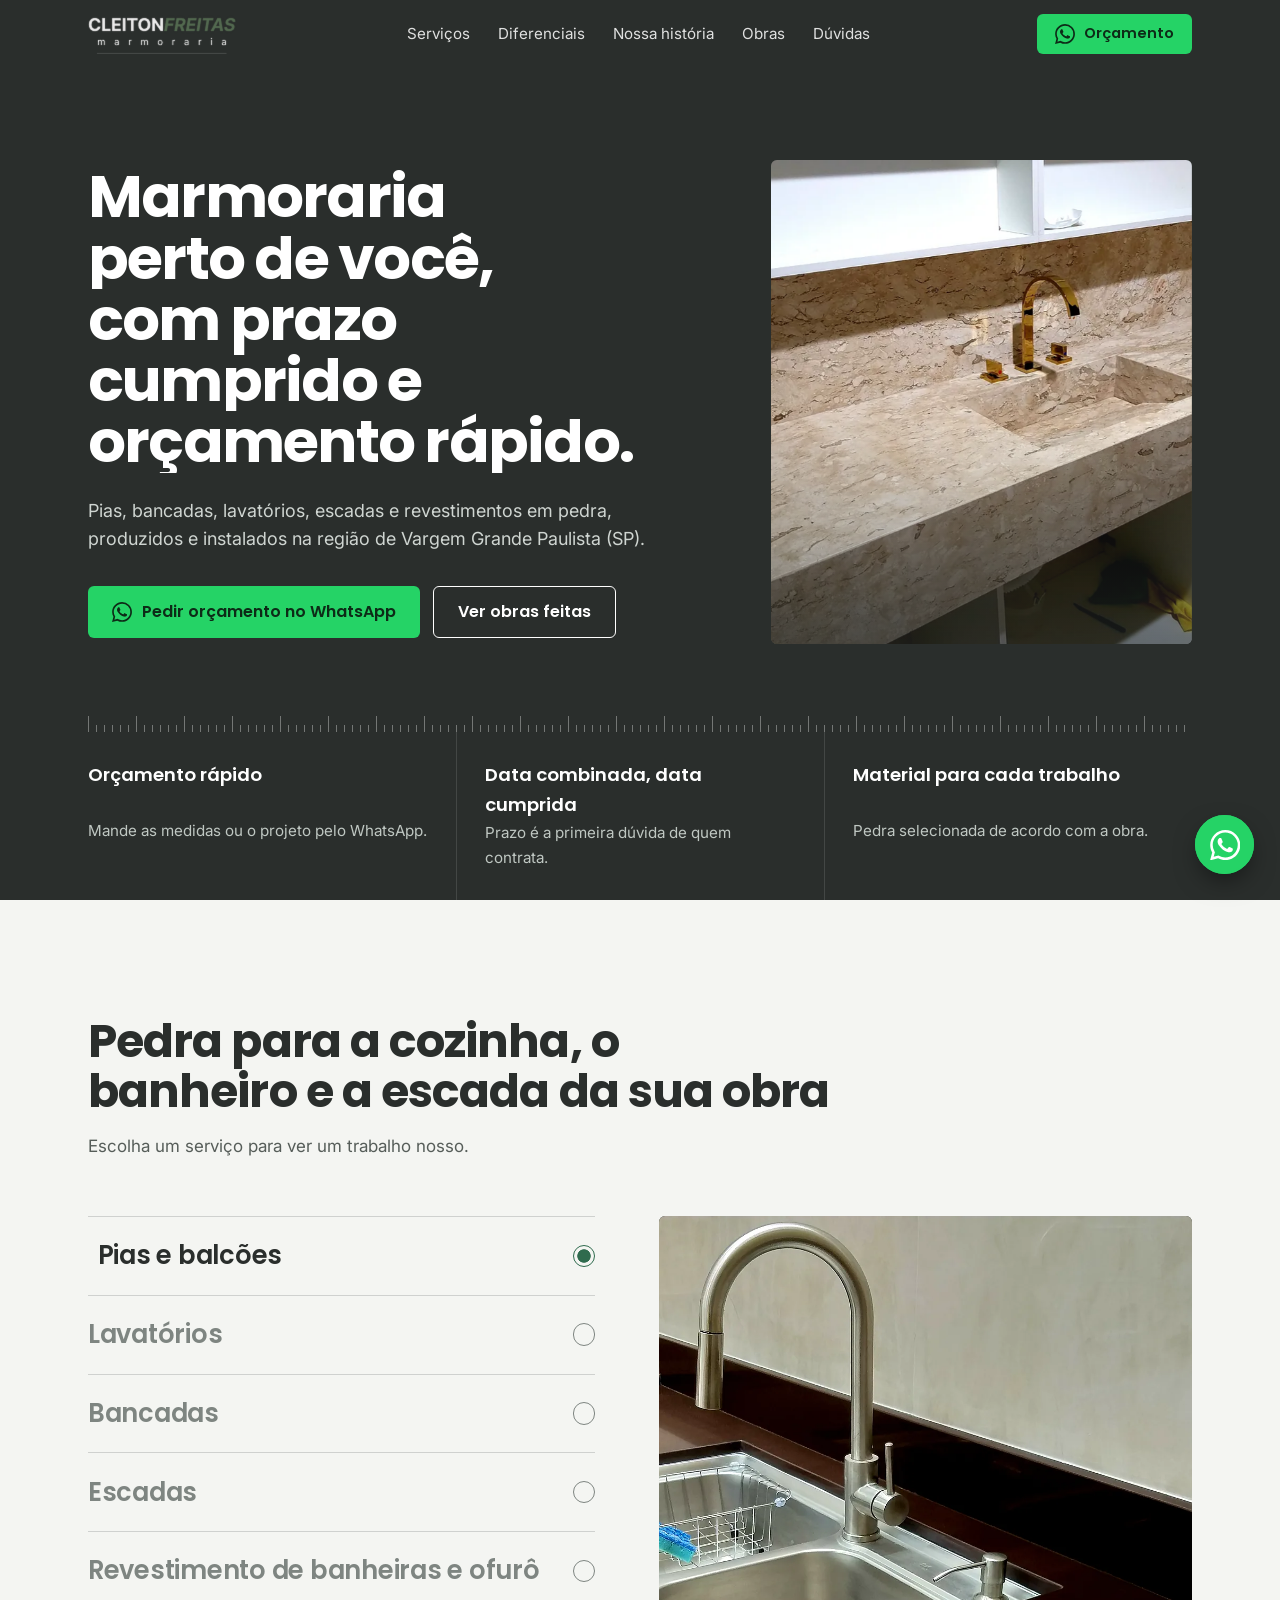
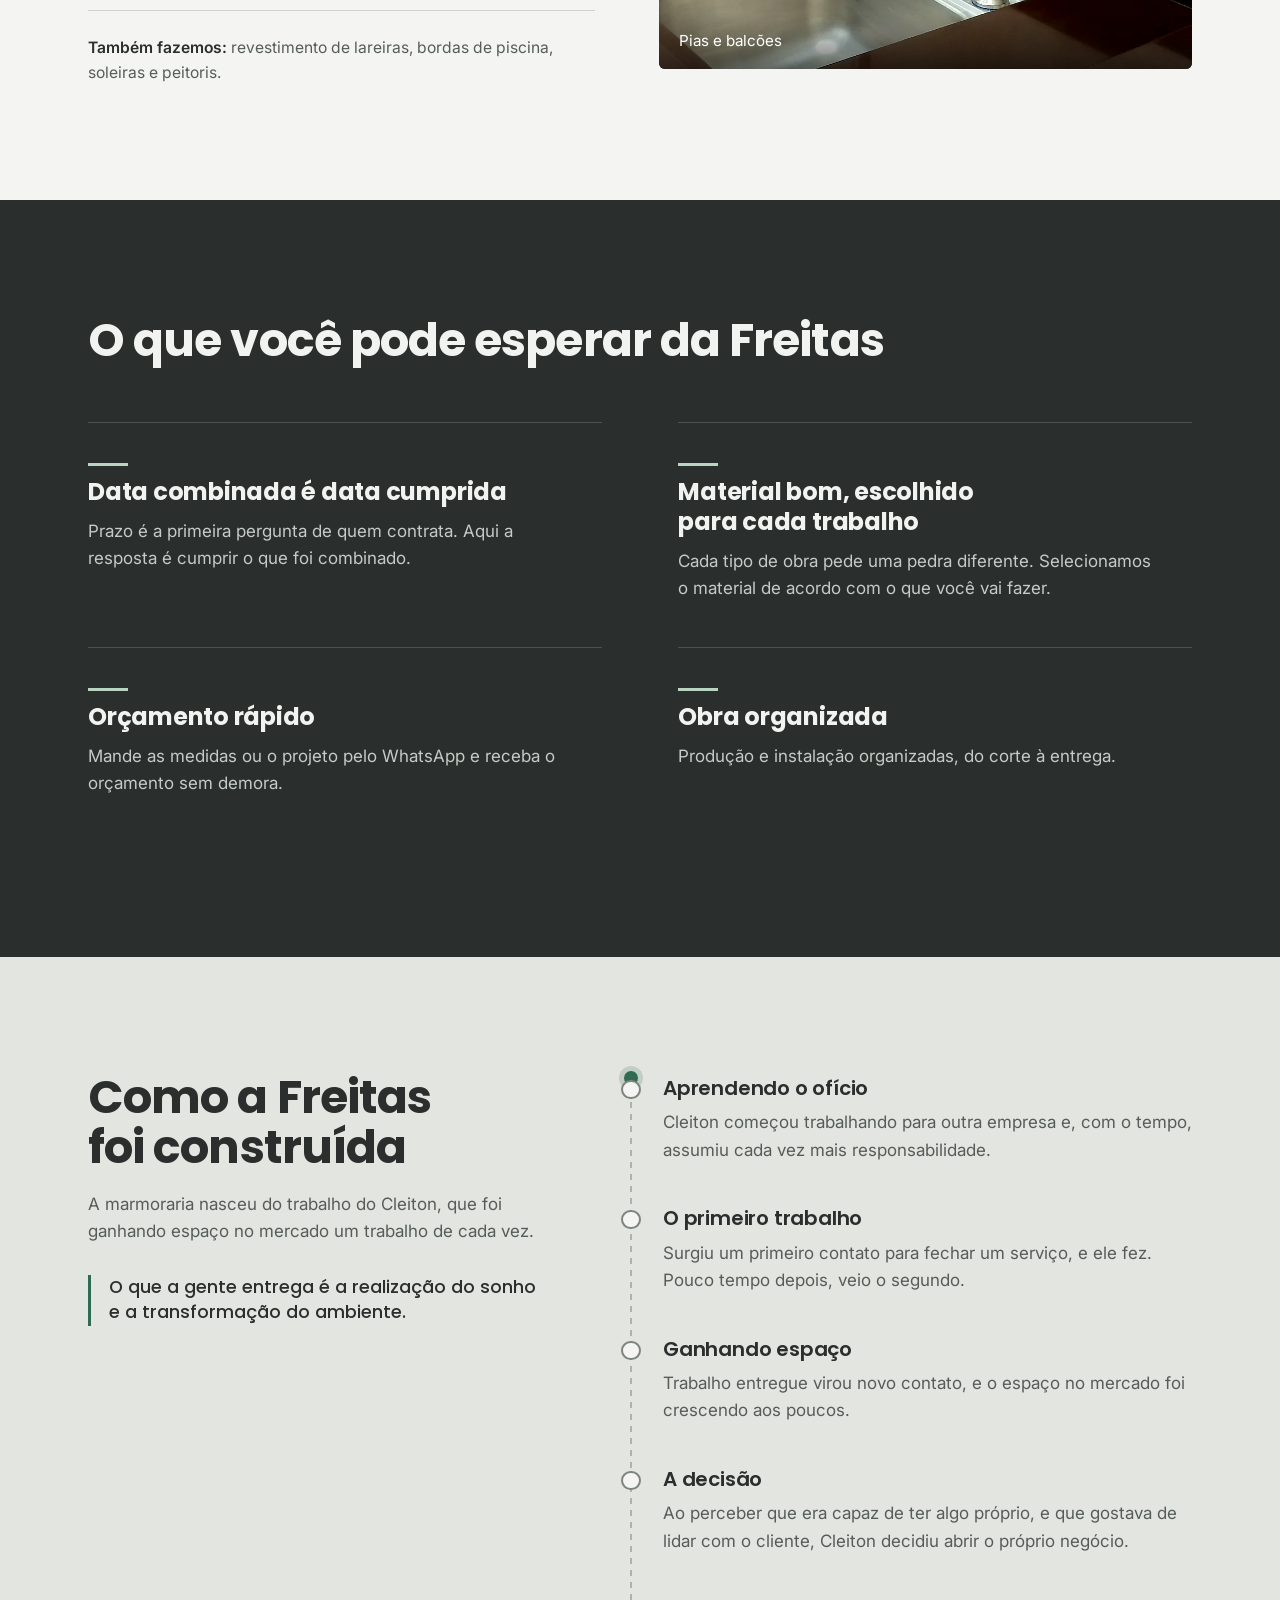
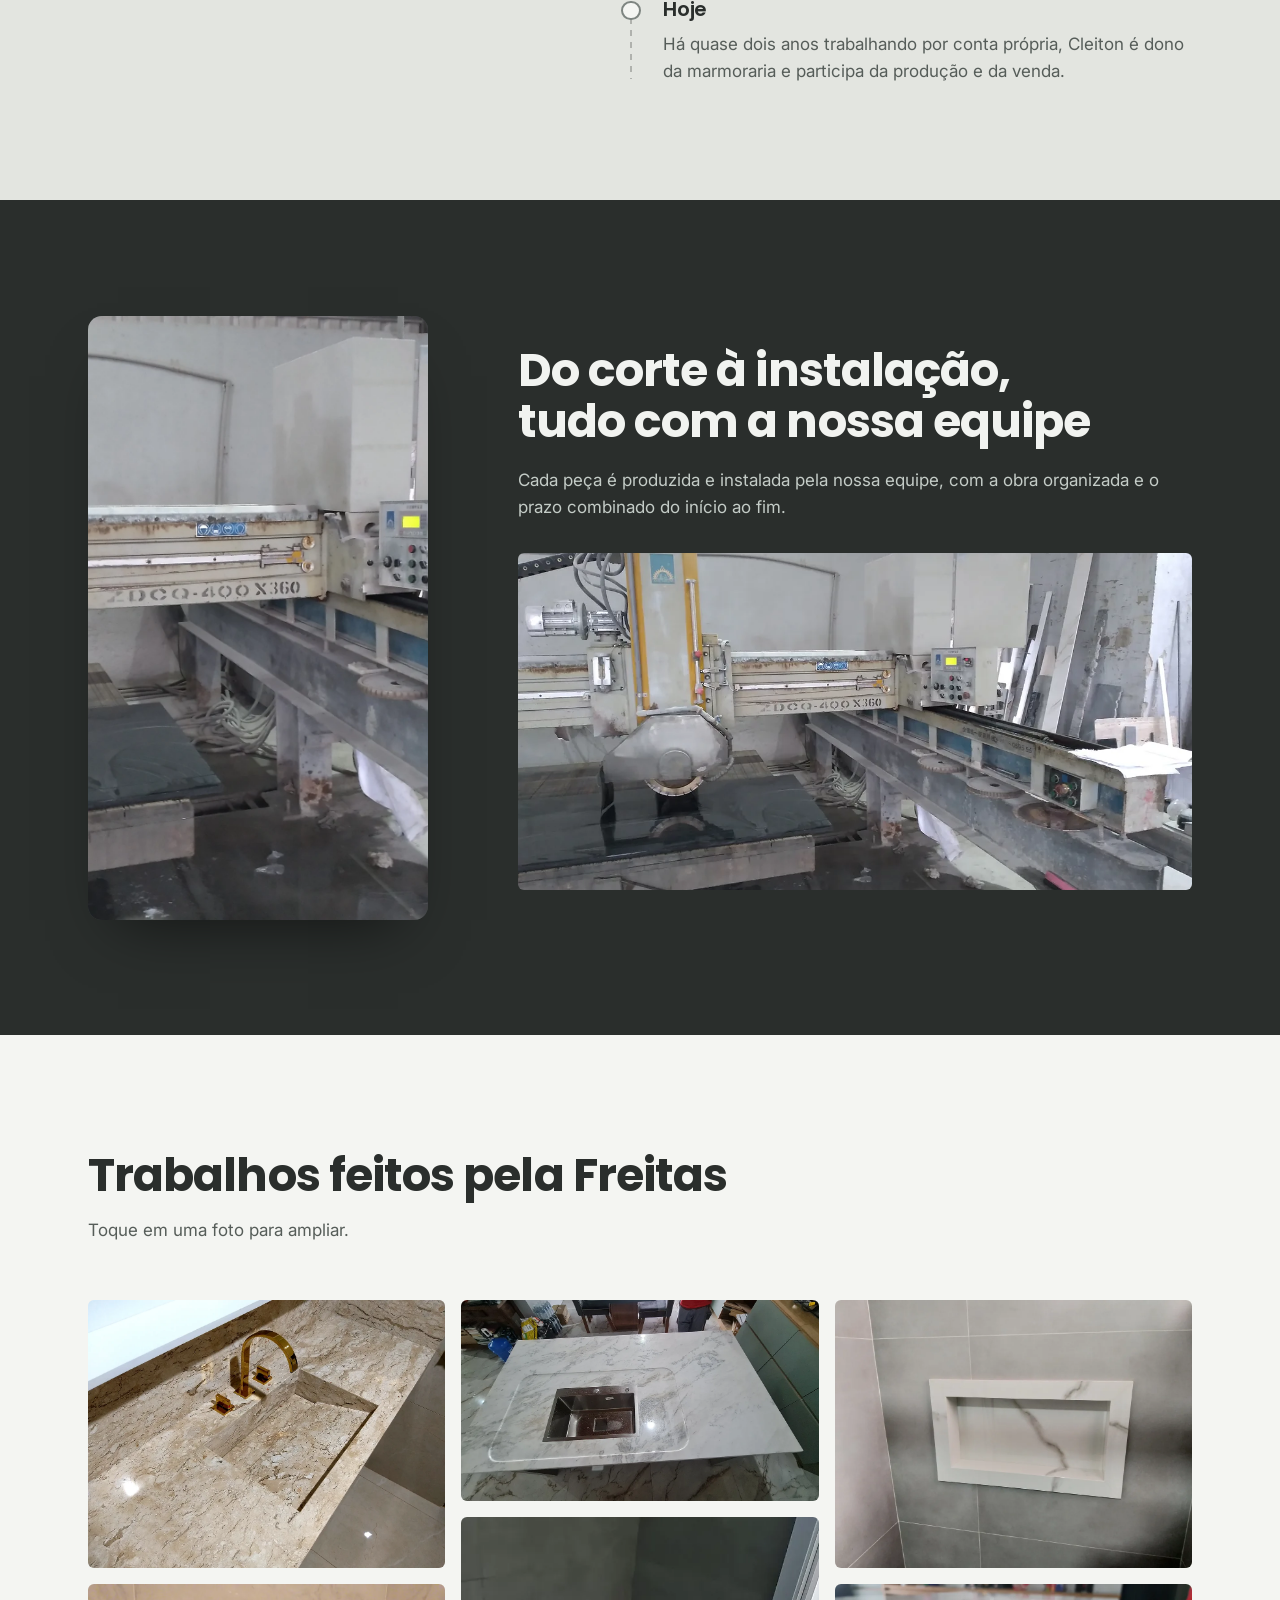
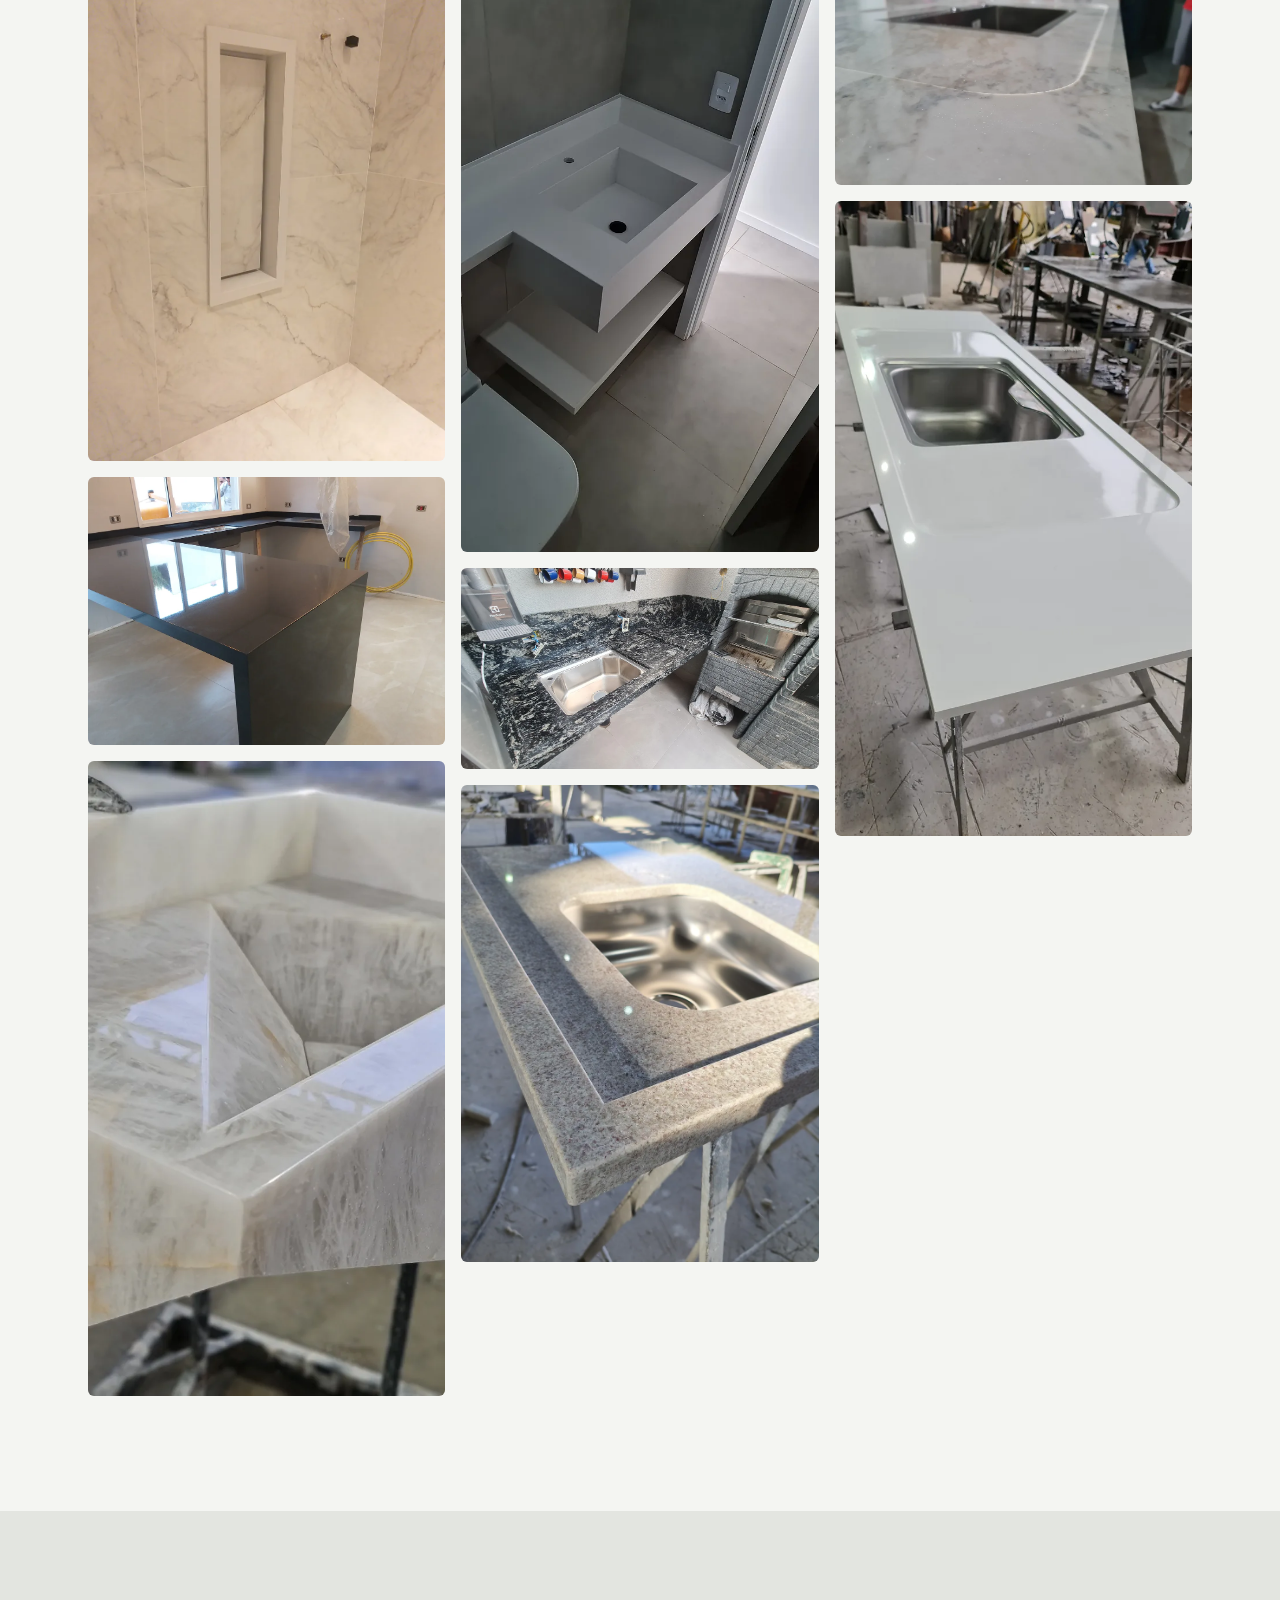
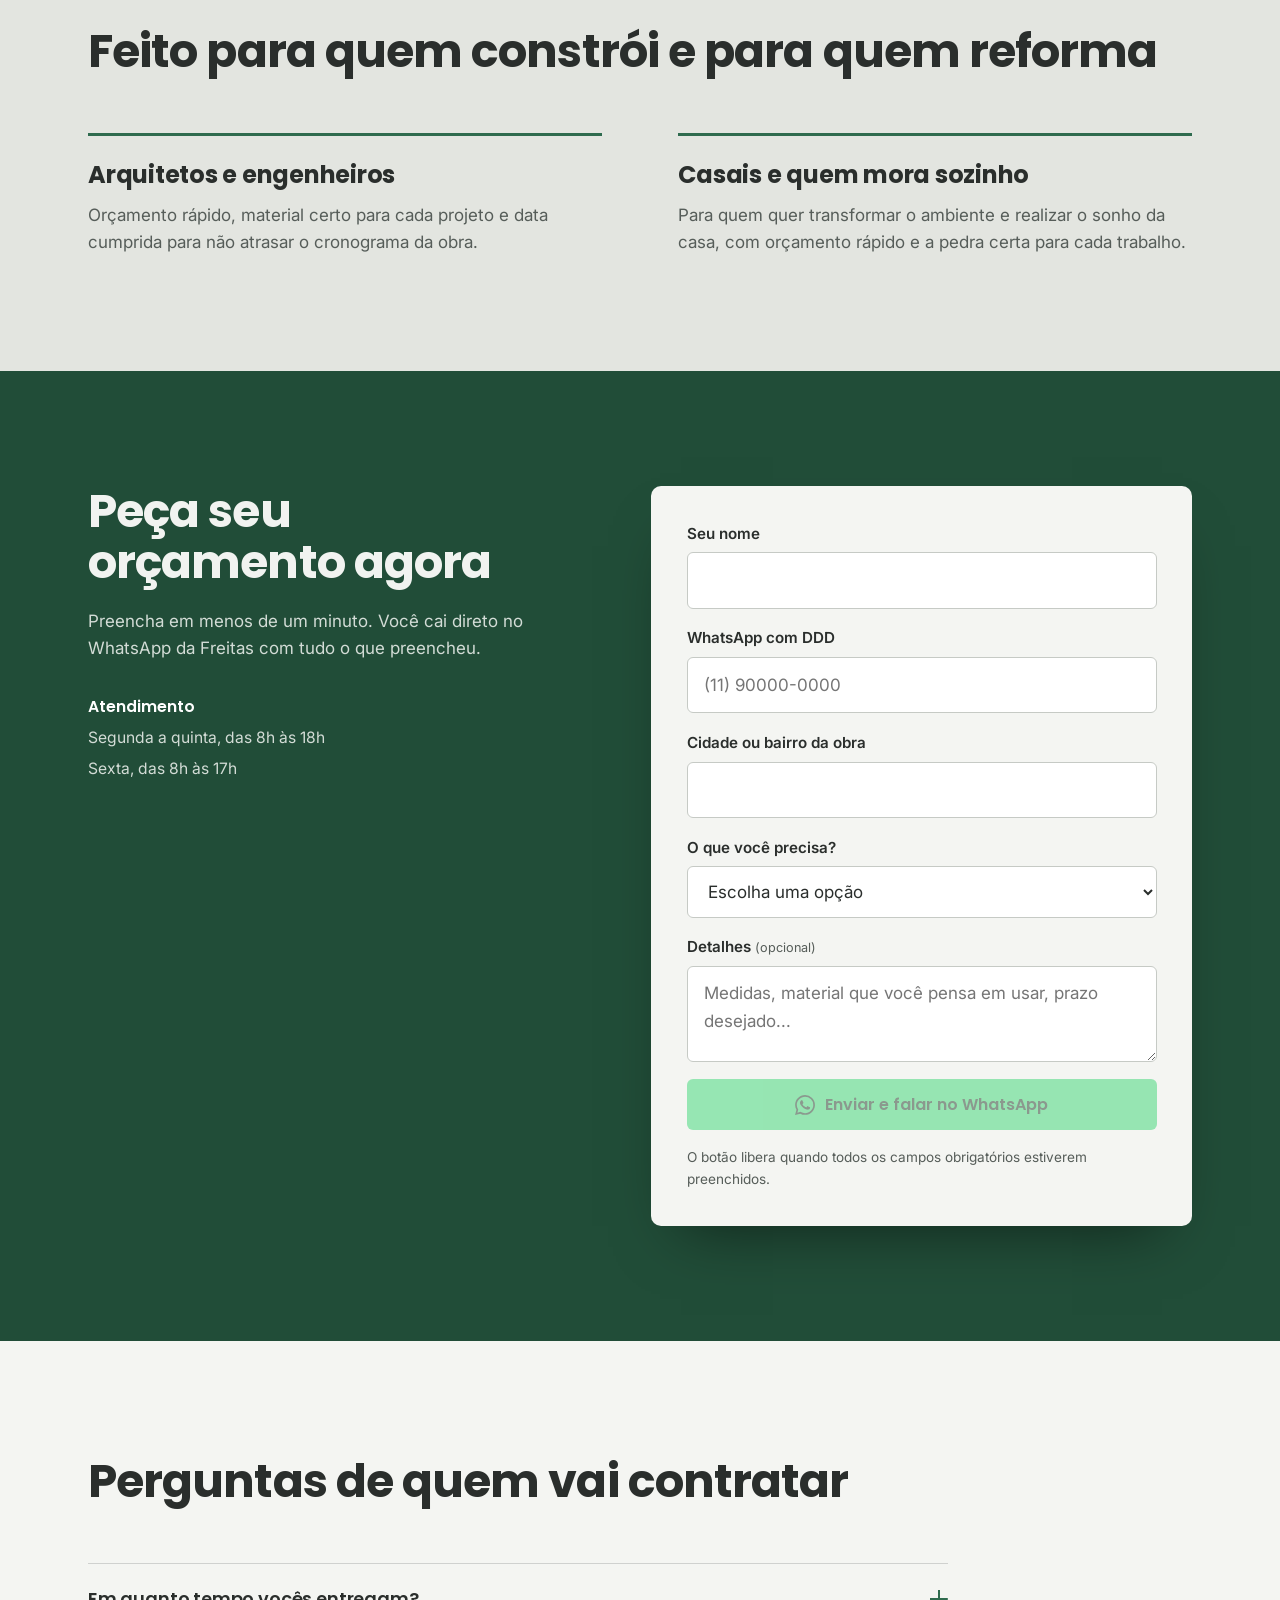
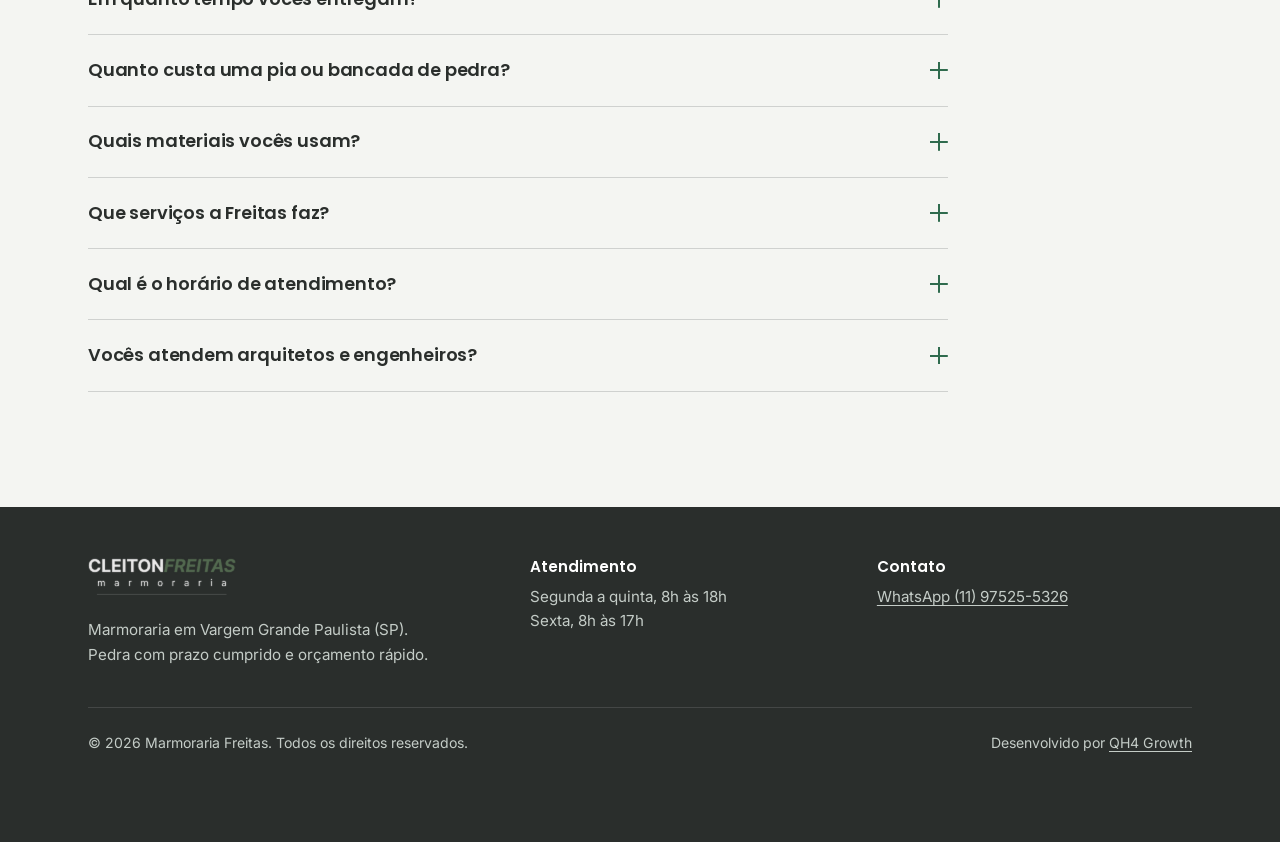
==== commit e740daf8: "fix: corrige rodape para "Desenvolvido por QH4 Growth" com link do Instagram Co-Authored-By: Claude " ====
--- a/index.html
+++ b/index.html
@@ -448,7 +448,7 @@
     </div>
     <div class="rodape__fim">
       <span>&copy; <span id="ano">2026</span> Marmoraria Freitas. Todos os direitos reservados.</span>
-      <span>Desenvolvido pro <a href="https://www.instagram.com/qh4growth/" target="_blank" rel="noopener">QH4 Growth</a></span>
+      <span>Desenvolvido por <a href="https://www.instagram.com/qh4growth/" target="_blank" rel="noopener">QH4 Growth</a></span>
     </div>
   </div>
 </footer>
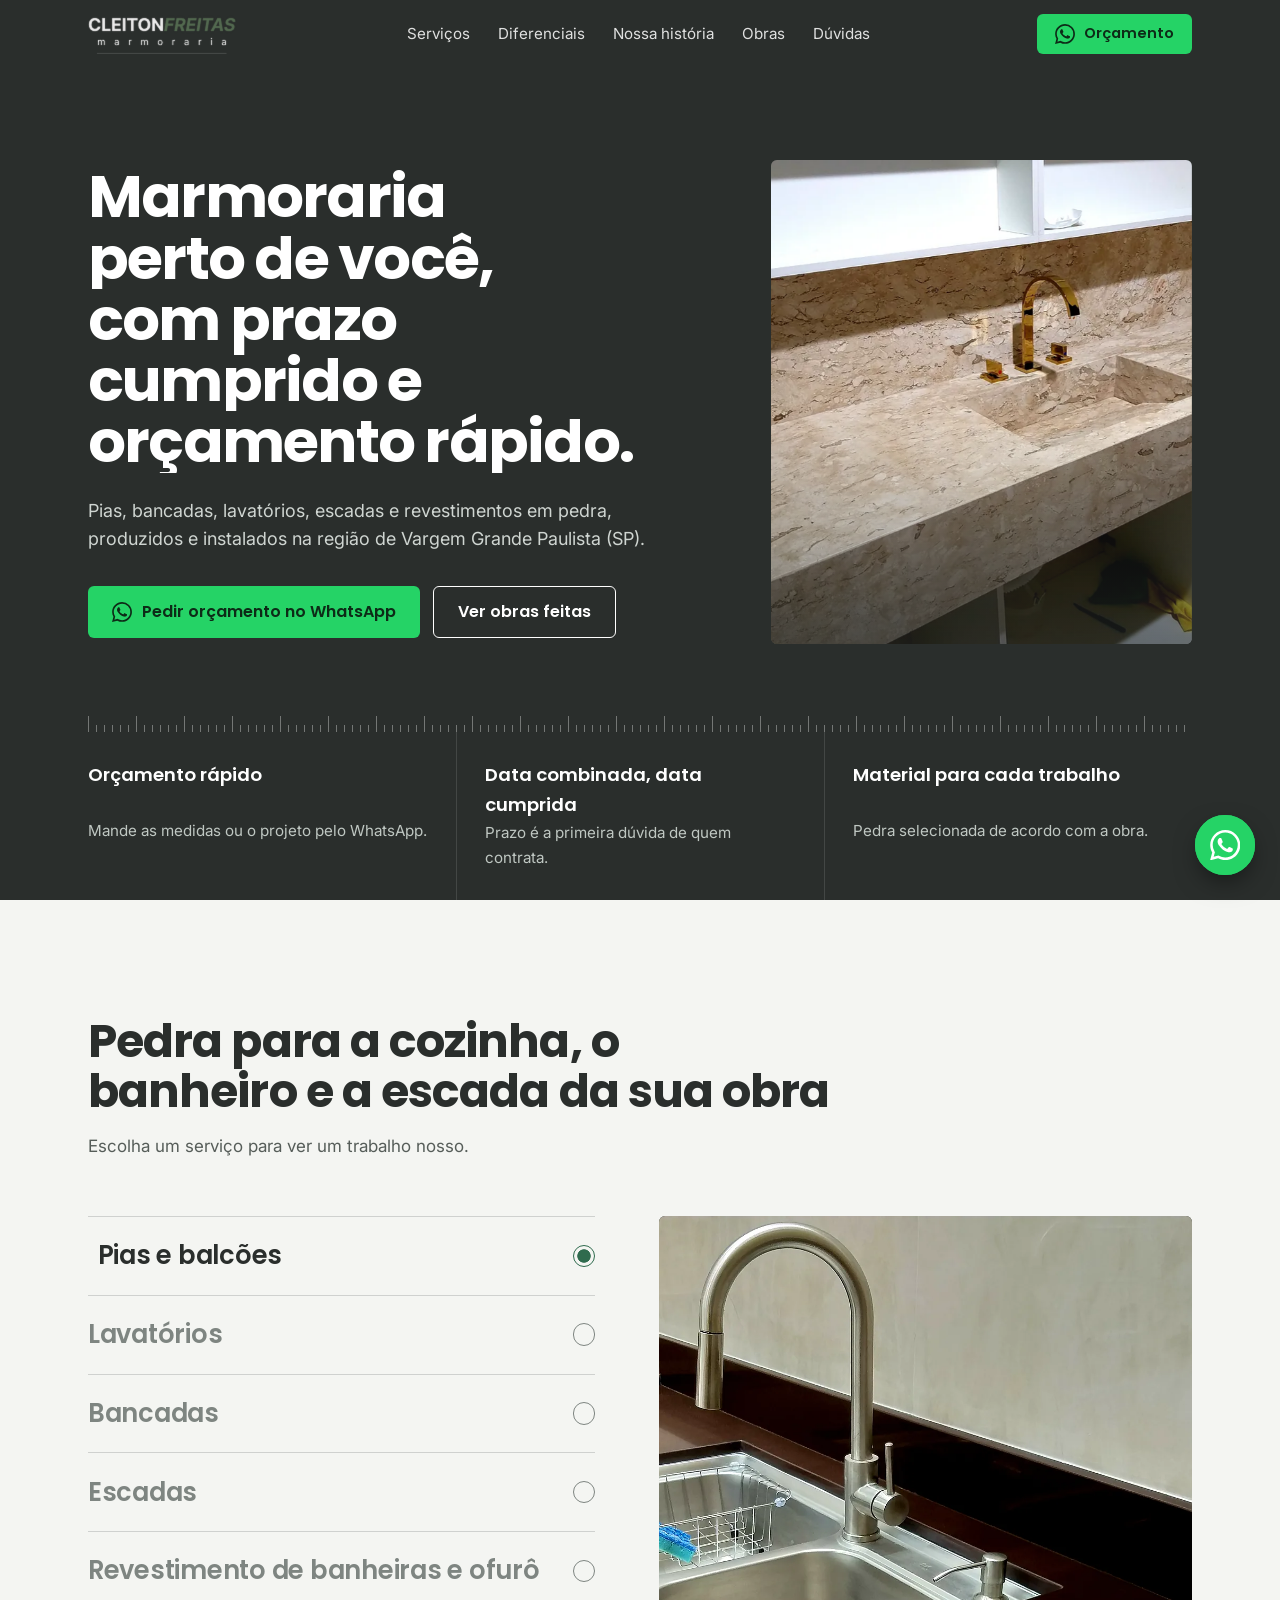
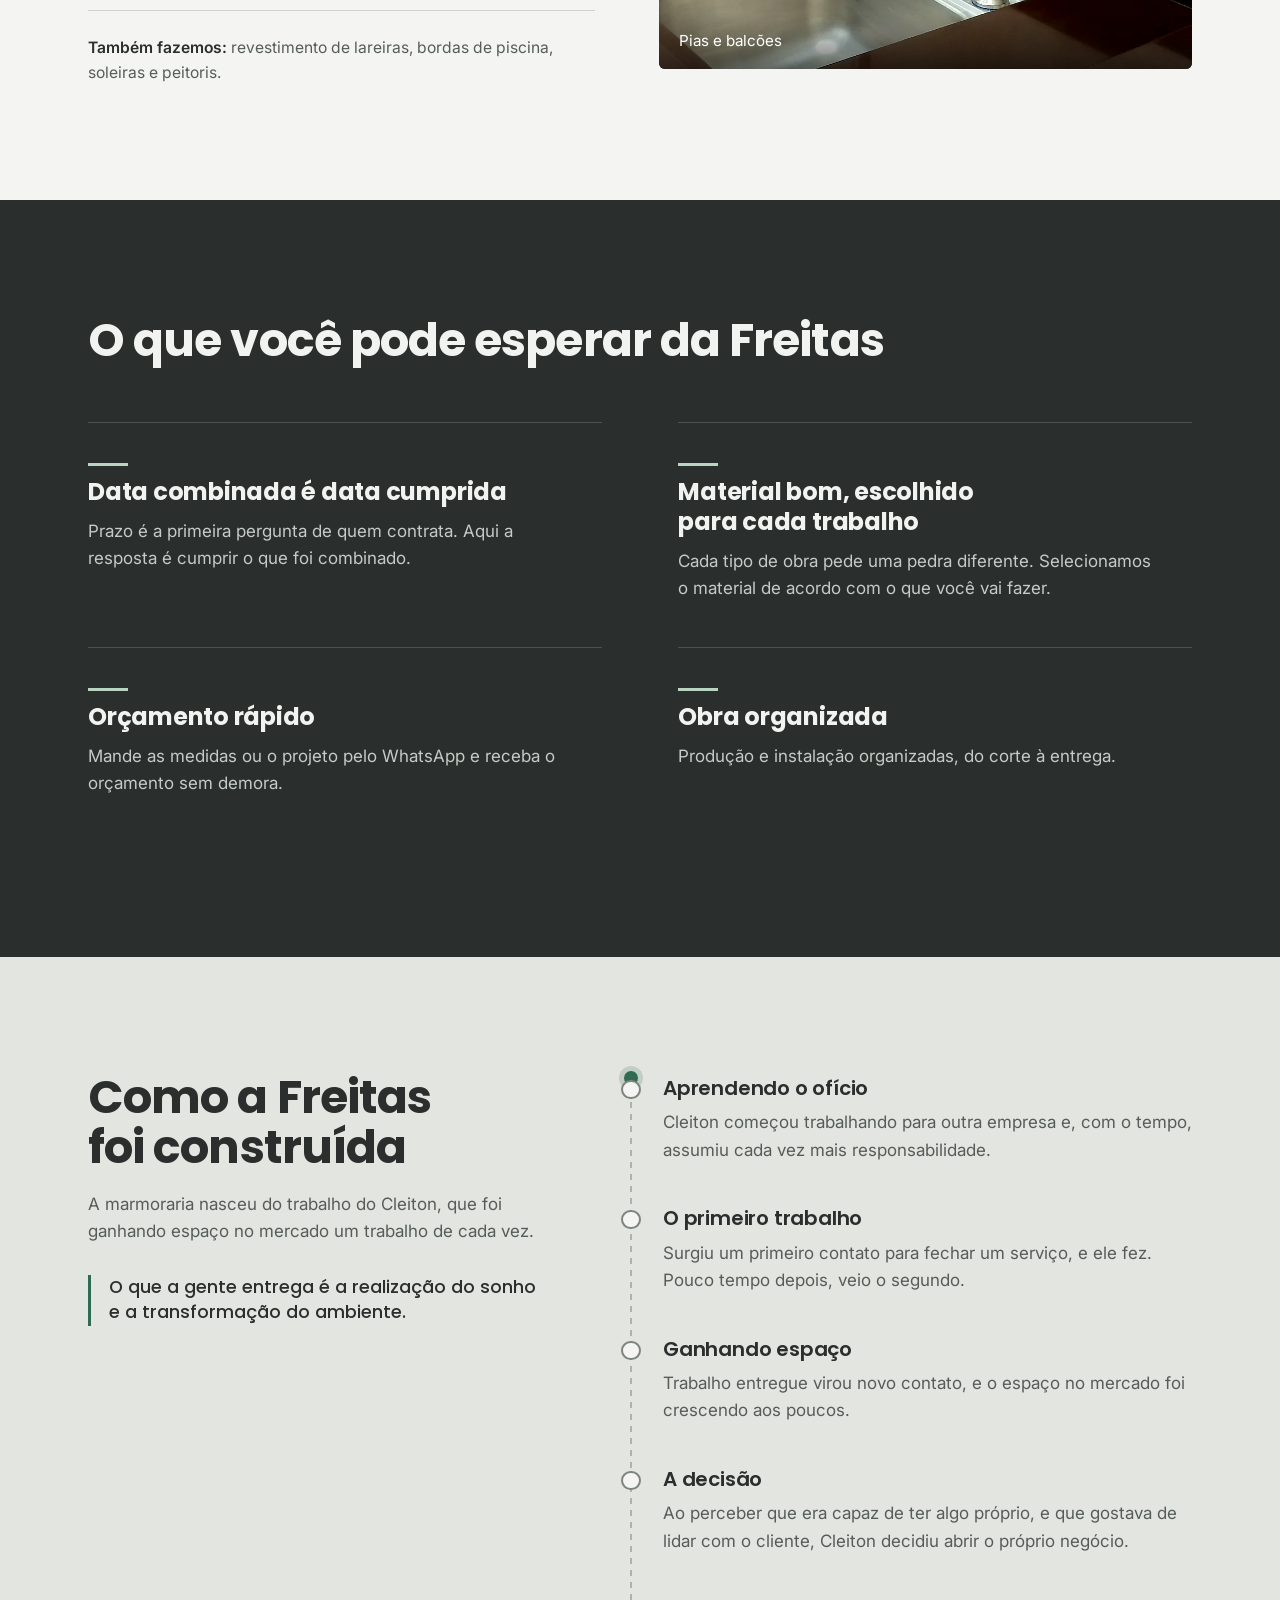
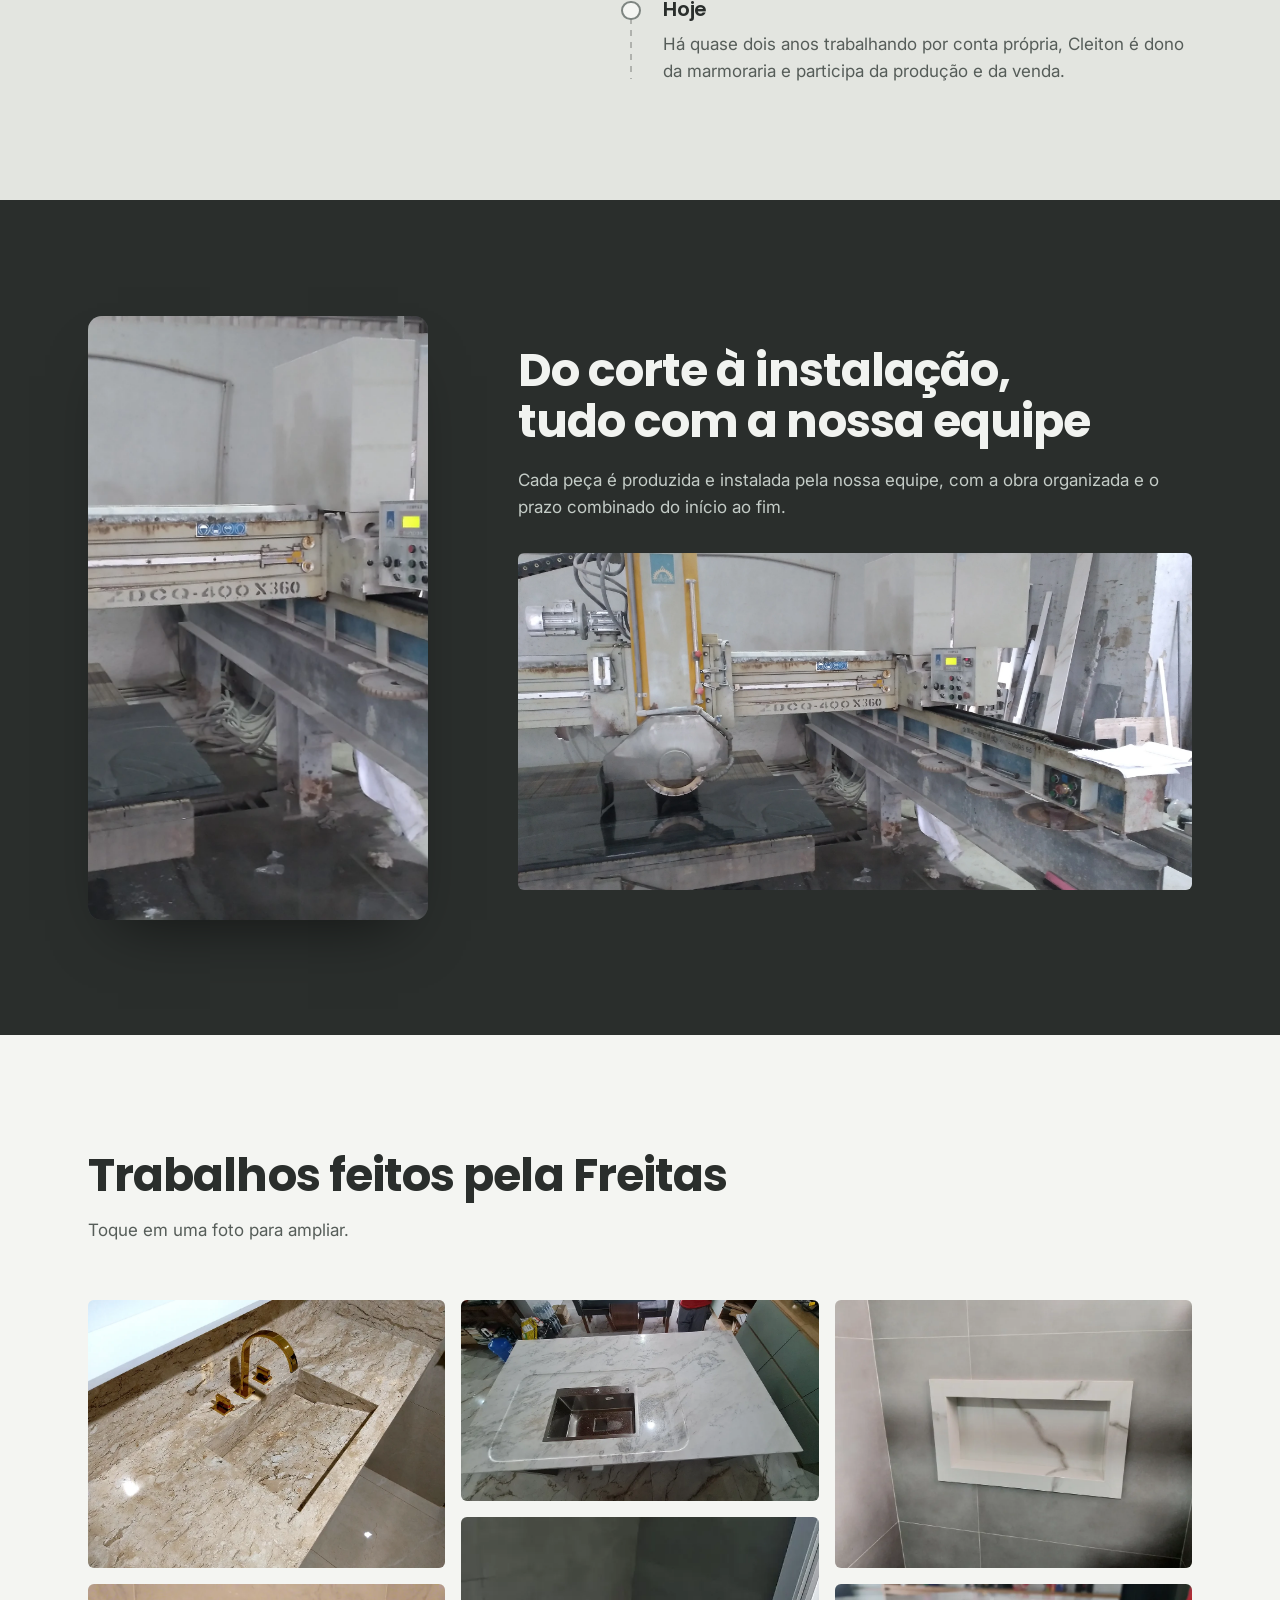
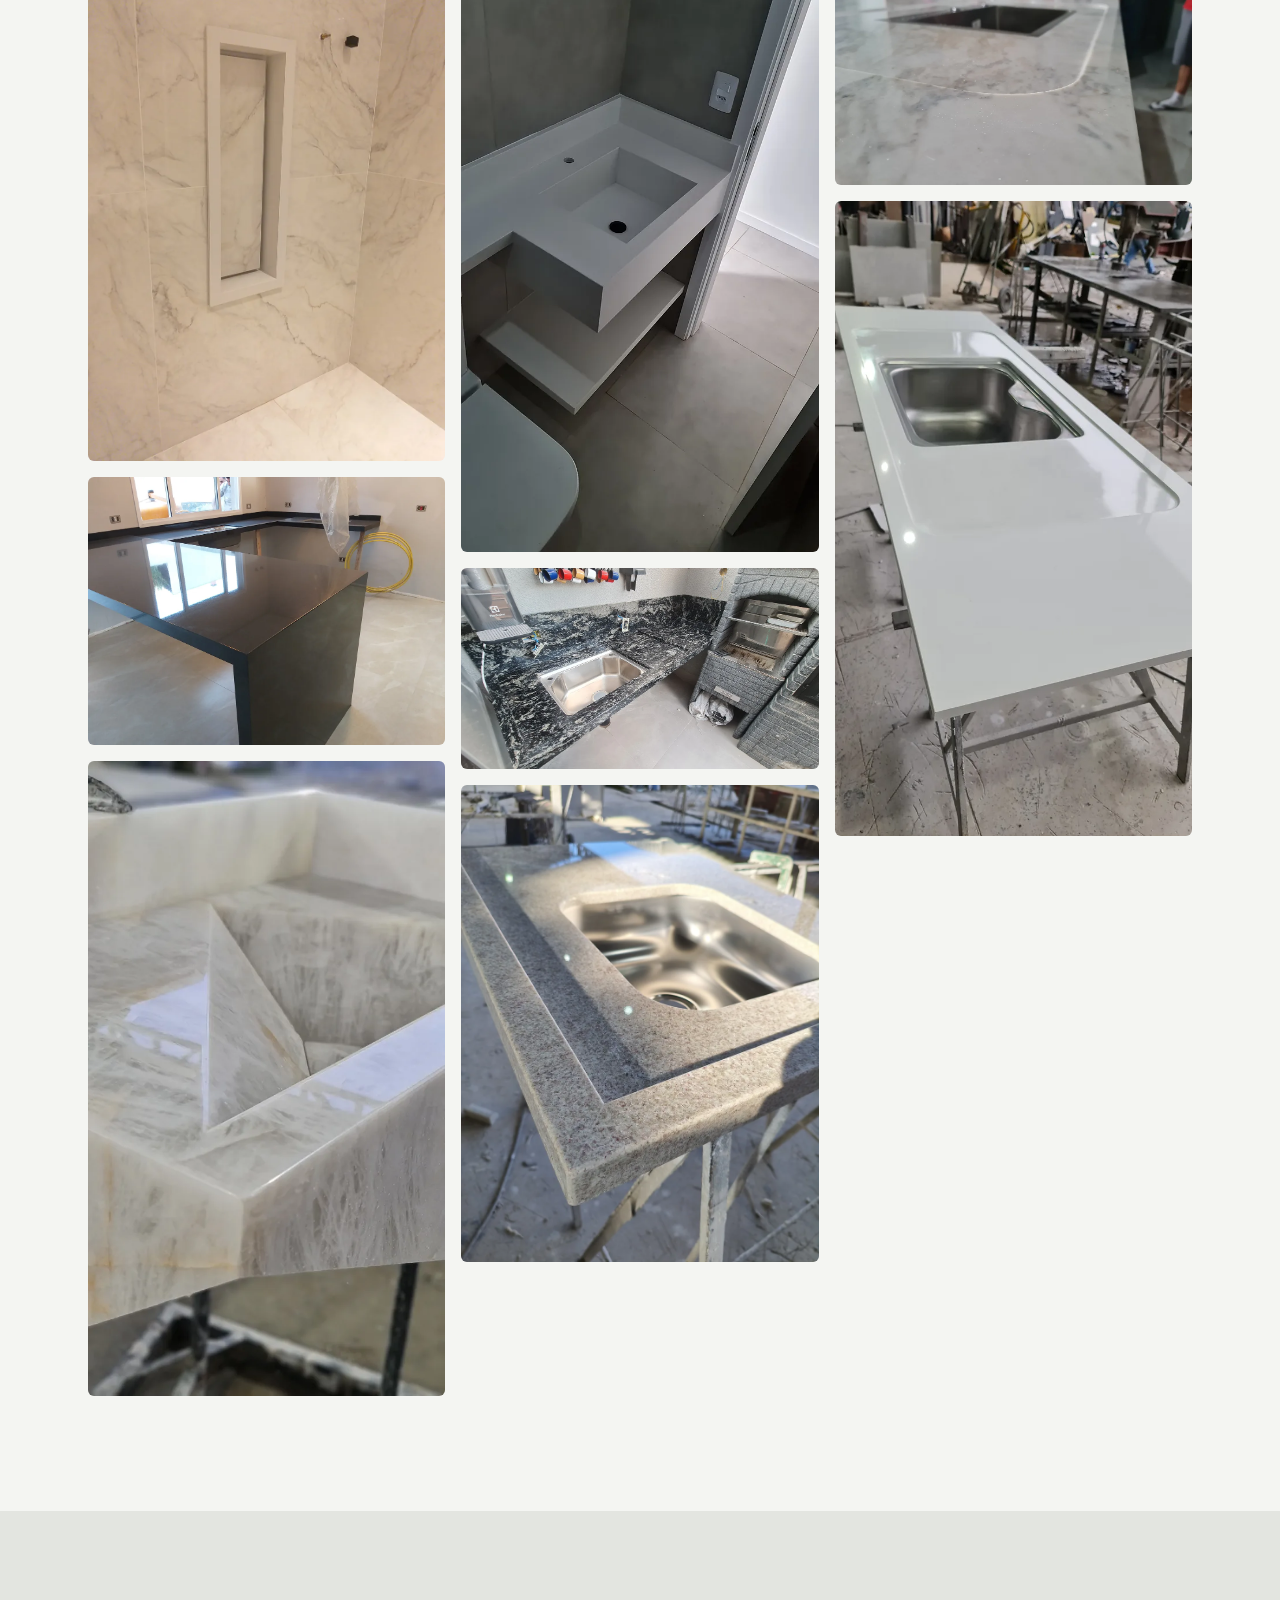
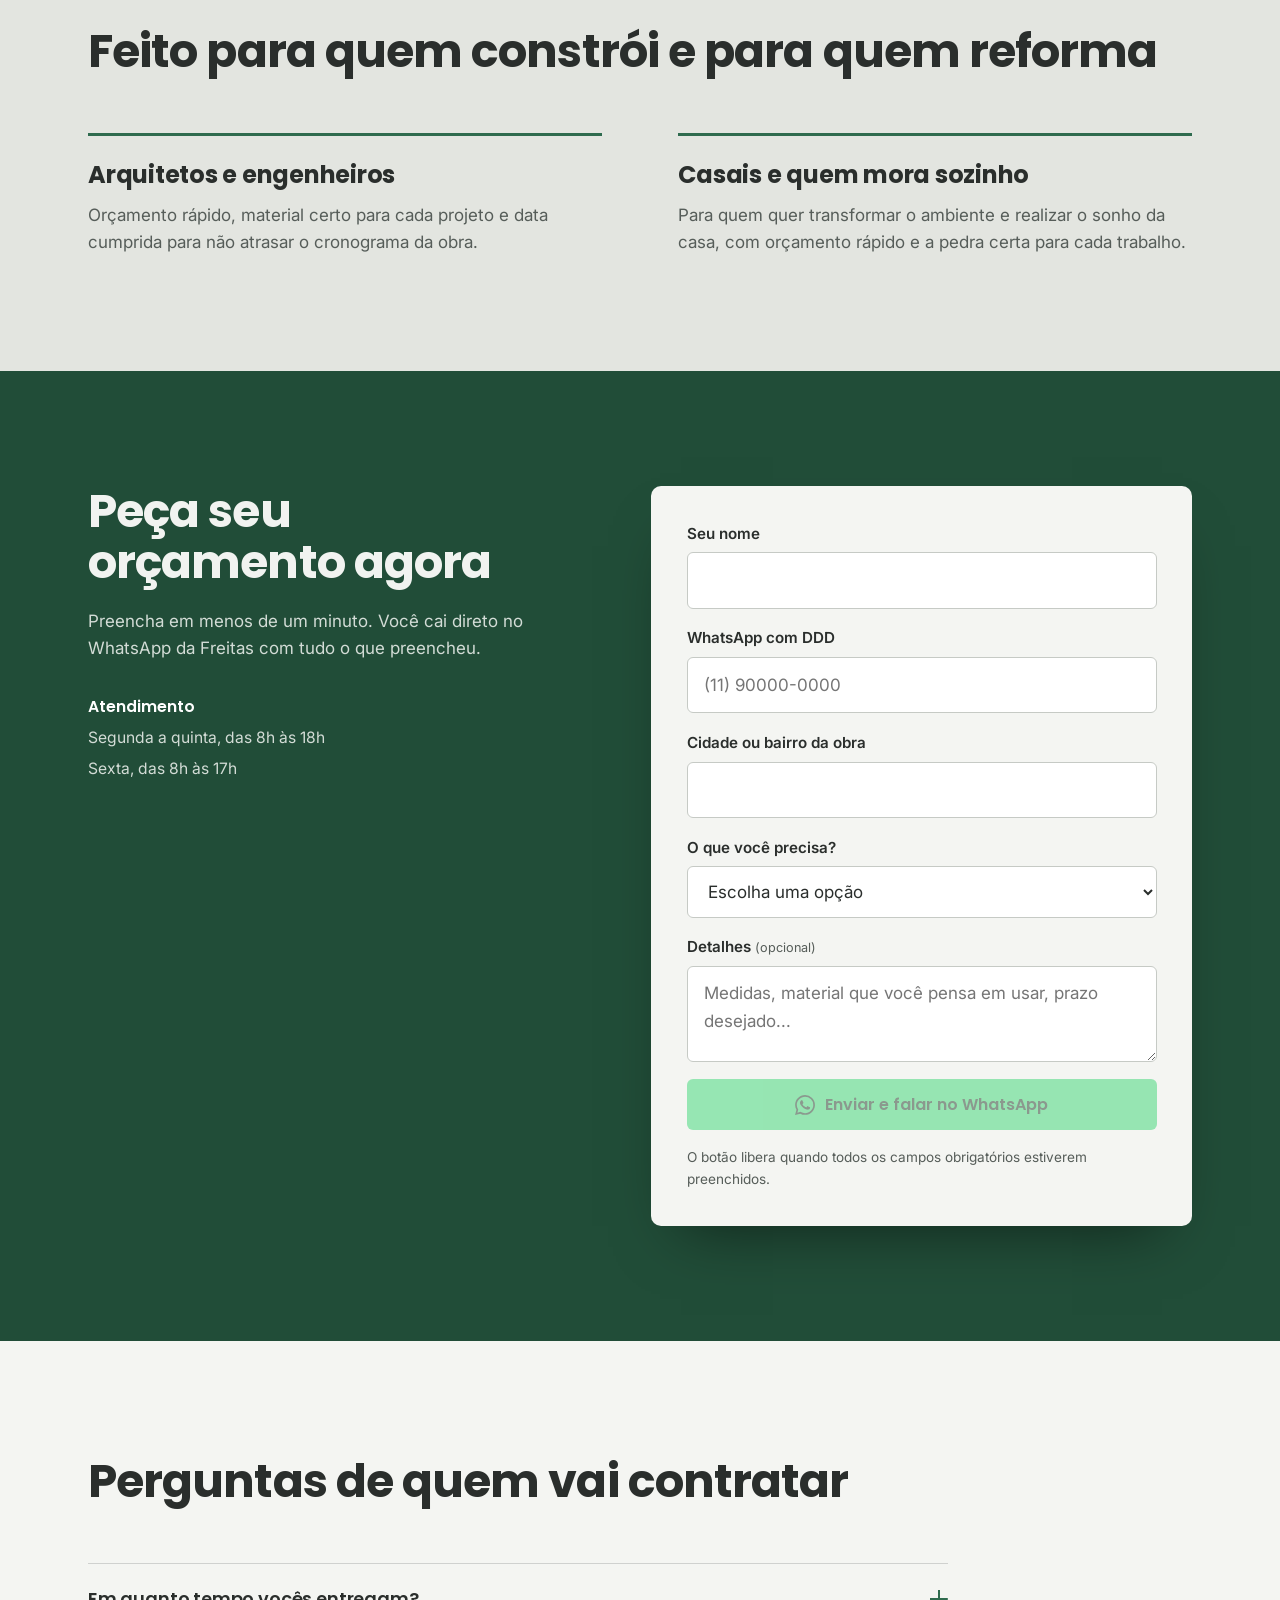
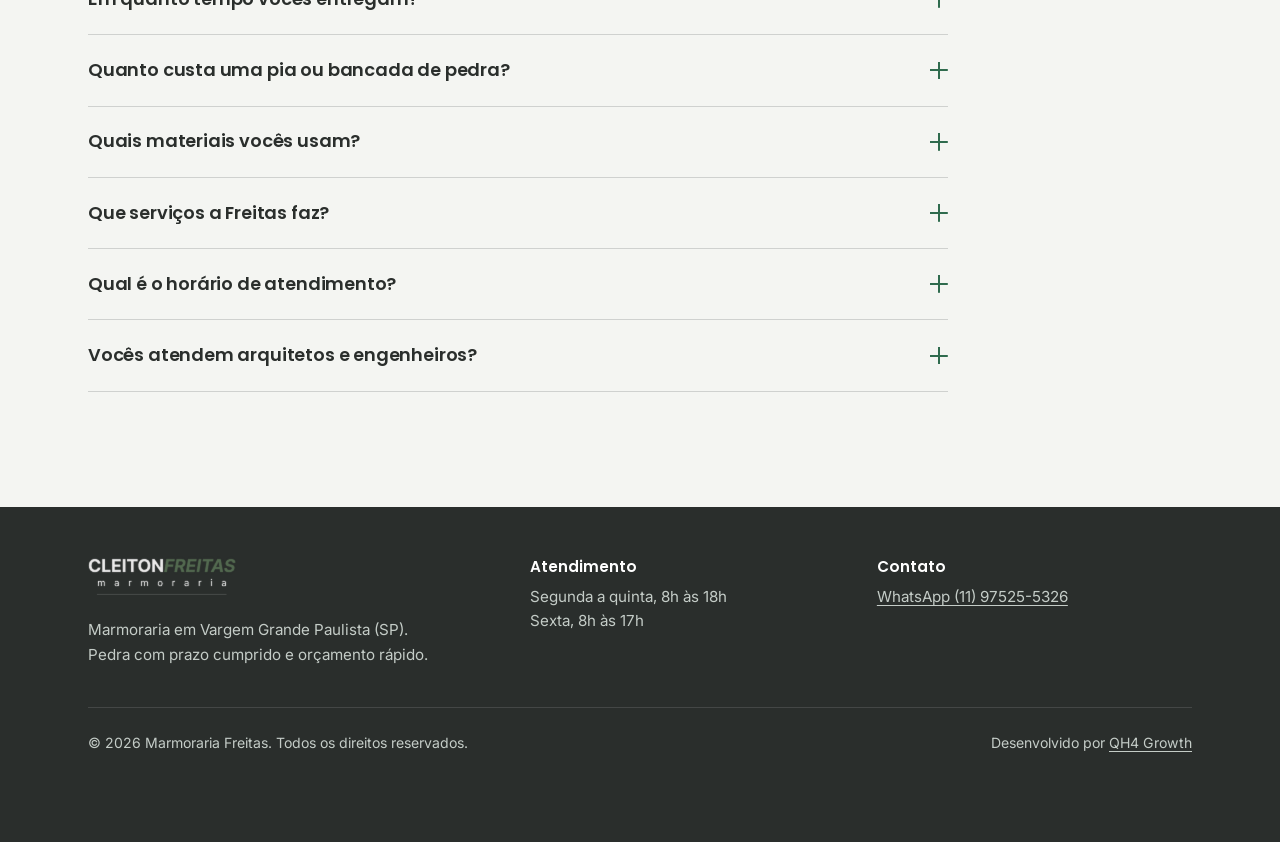
==== commit a73054c9: "Update index.html" ====
--- a/index.html
+++ b/index.html
@@ -42,12 +42,11 @@
   [QH4 SLOT 1]  GTM | cole dentro do <head>, o mais alto possível
 ==========================================================================
   O QUE COLAR: o snippet do Google Tag Manager (parte do head).
-  EXEMPLO:
-     <script>(function(w,d,s,l,i){w[l]=w[l]||[];w[l].push({'gtm.start':
+  <script>(function(w,d,s,l,i){w[l]=w[l]||[];w[l].push({'gtm.start':
      new Date().getTime(),event:'gtm.js'});var f=d.getElementsByTagName(s)[0],
      j=d.createElement(s),dl=l!='dataLayer'?'&l='+l:'';j.async=true;j.src=
      'https://www.googletagmanager.com/gtm.js?id='+i+dl;f.parentNode.insertBefore(j,f);
-     })(window,document,'script','dataLayer','GTM-XXXXXXX');</script>
+     })(window,document,'script','dataLayer','GTM-5VWZC2MS');</script>
 ==========================================================================
 -->
 <!--
@@ -127,9 +126,7 @@
 ==========================================================================
   [QH4 SLOT 5]  GTM NOSCRIPT | cole logo depois da abertura do <body>
 ==========================================================================
-  O QUE COLAR: o snippet <noscript> do Google Tag Manager.
-  EXEMPLO:
-     <noscript><iframe src="https://www.googletagmanager.com/ns.html?id=GTM-XXXXXXX"
+  <noscript><iframe src="https://www.googletagmanager.com/ns.html?id=GTM-5VWZC2MS"
      height="0" width="0" style="display:none;visibility:hidden"></iframe></noscript>
 ==========================================================================
 -->
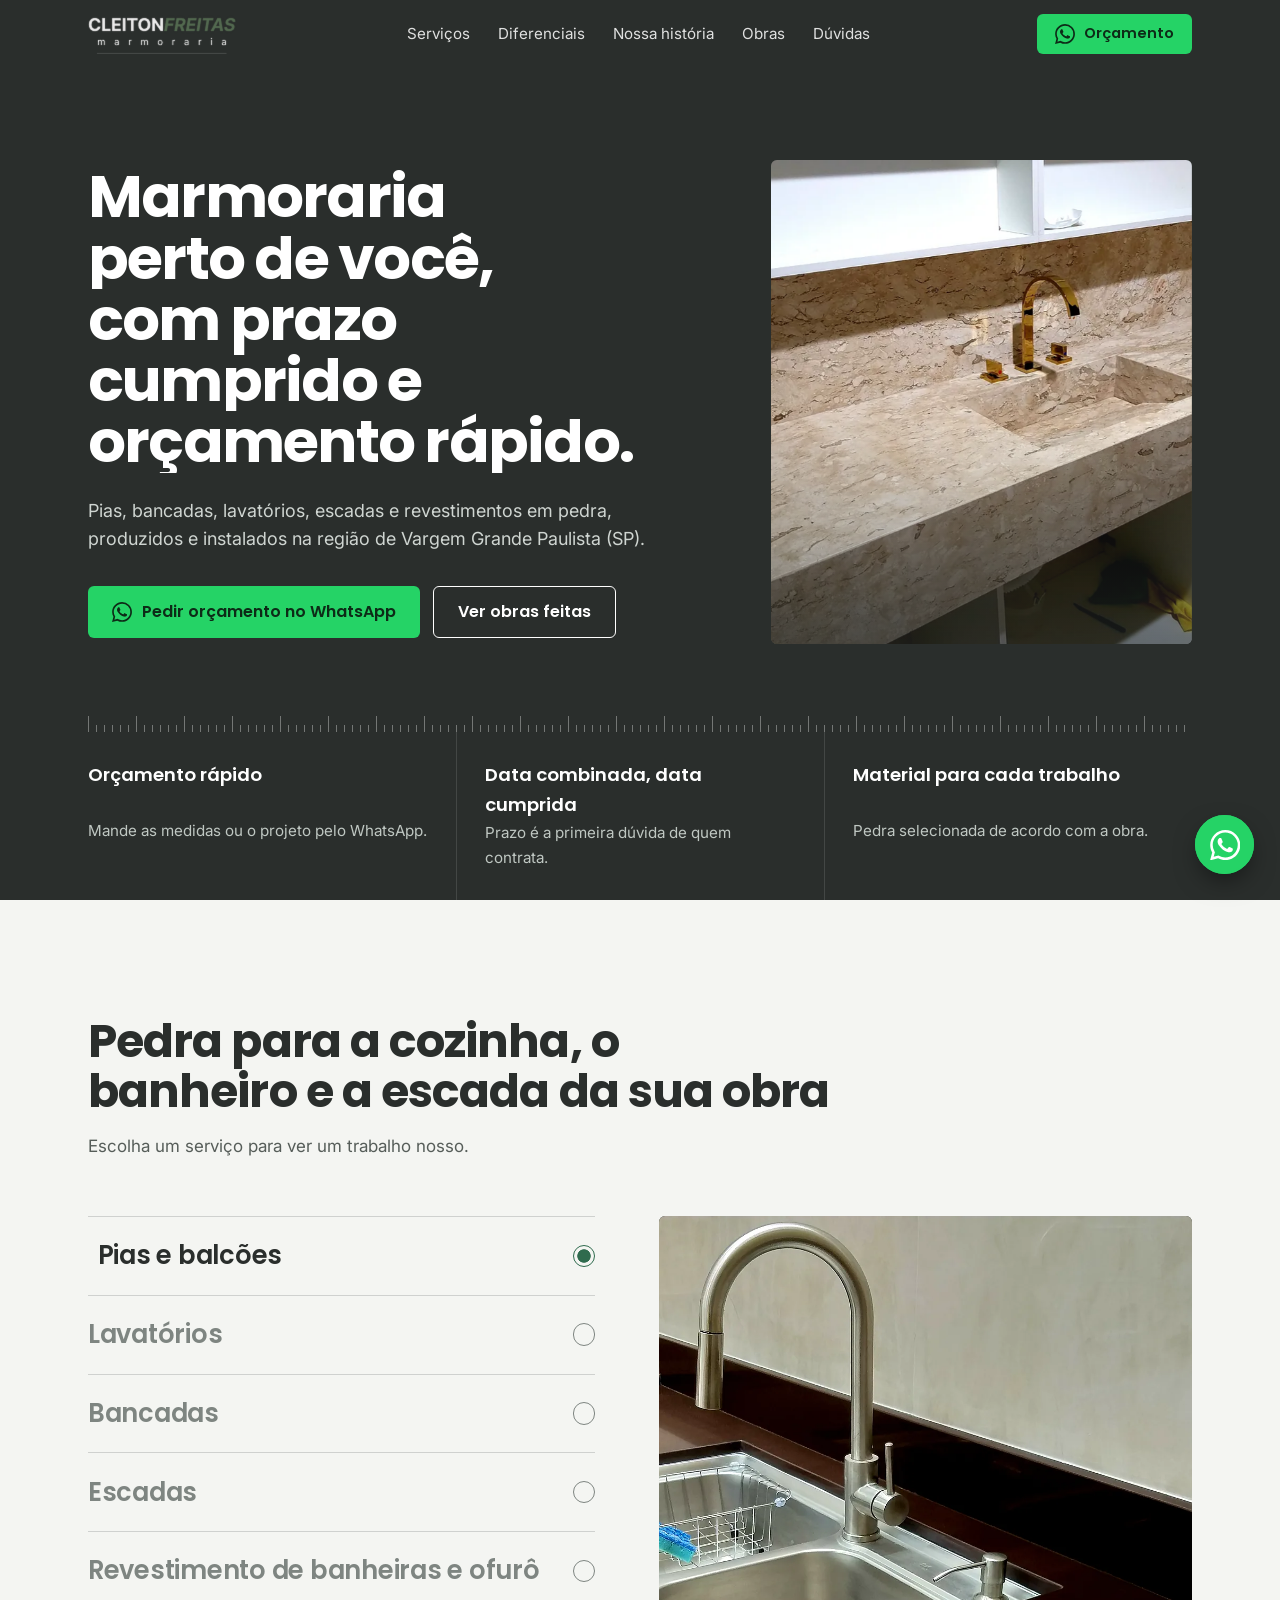
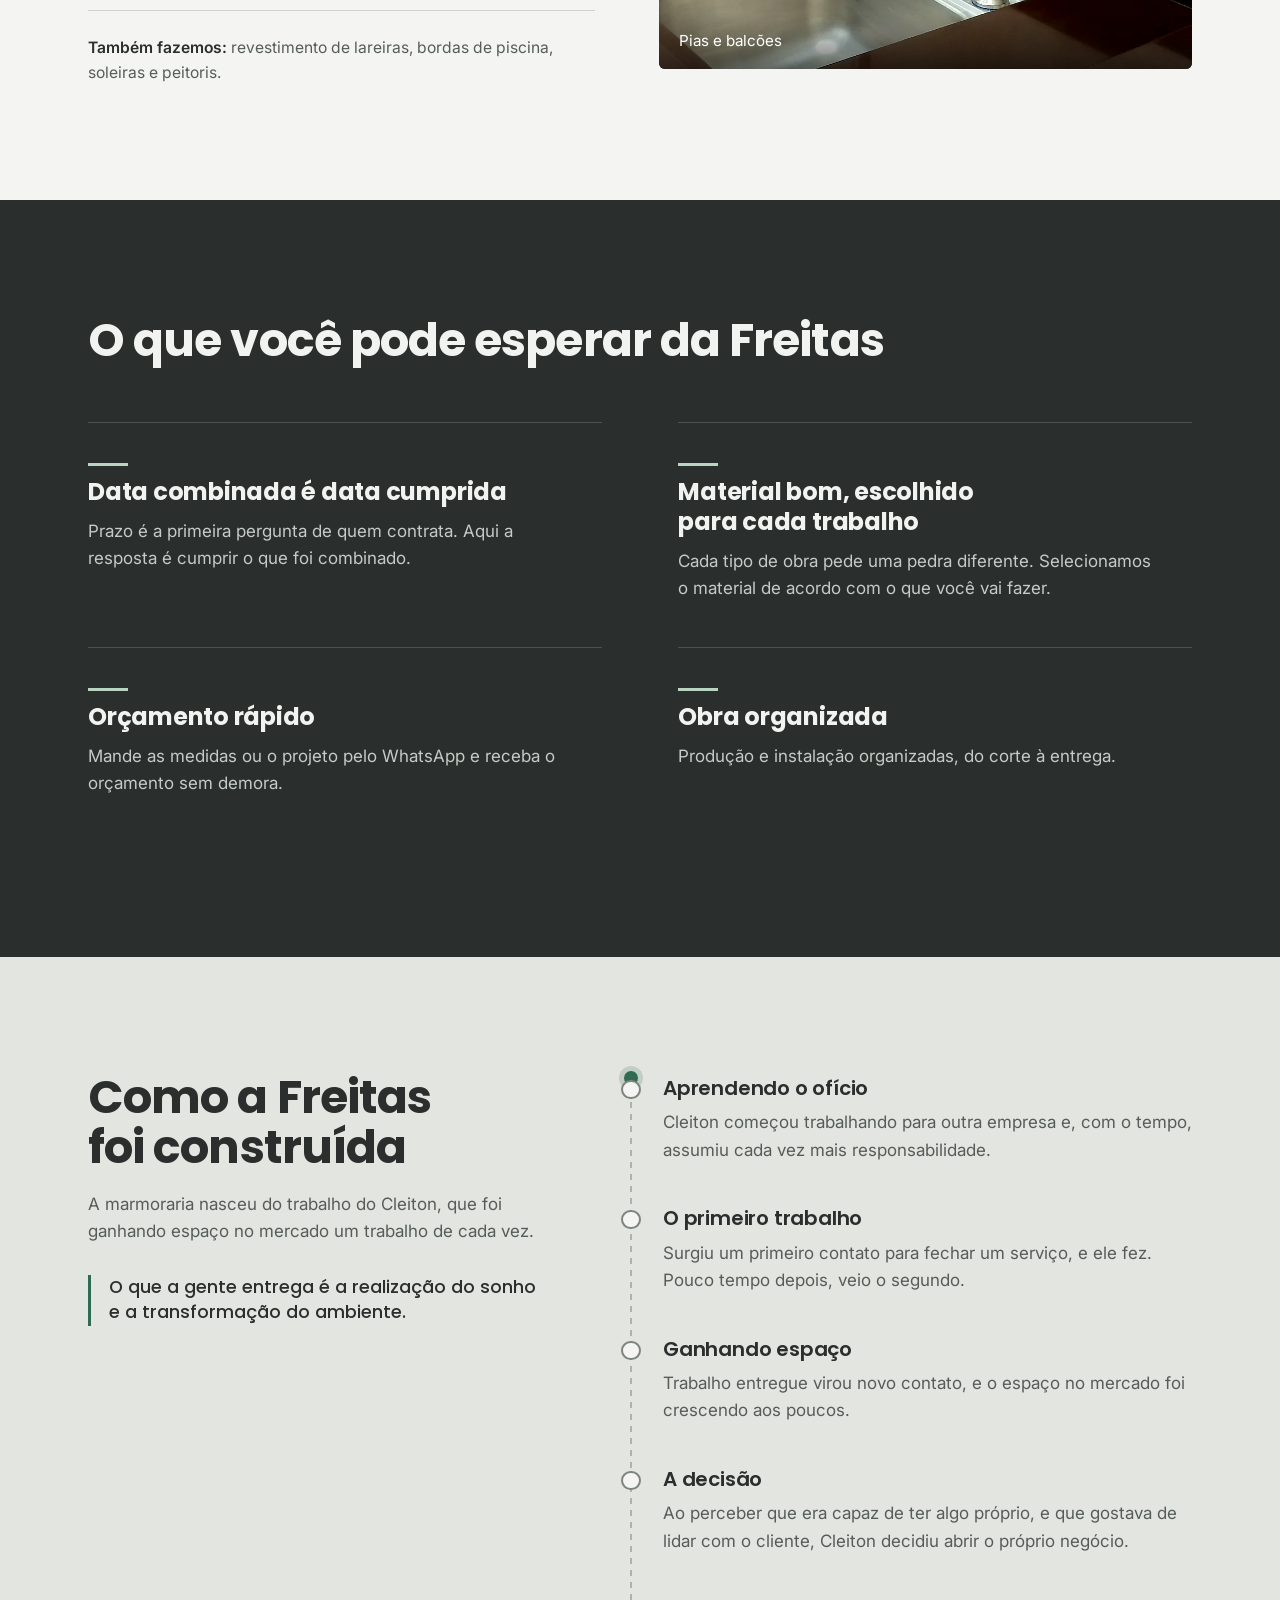
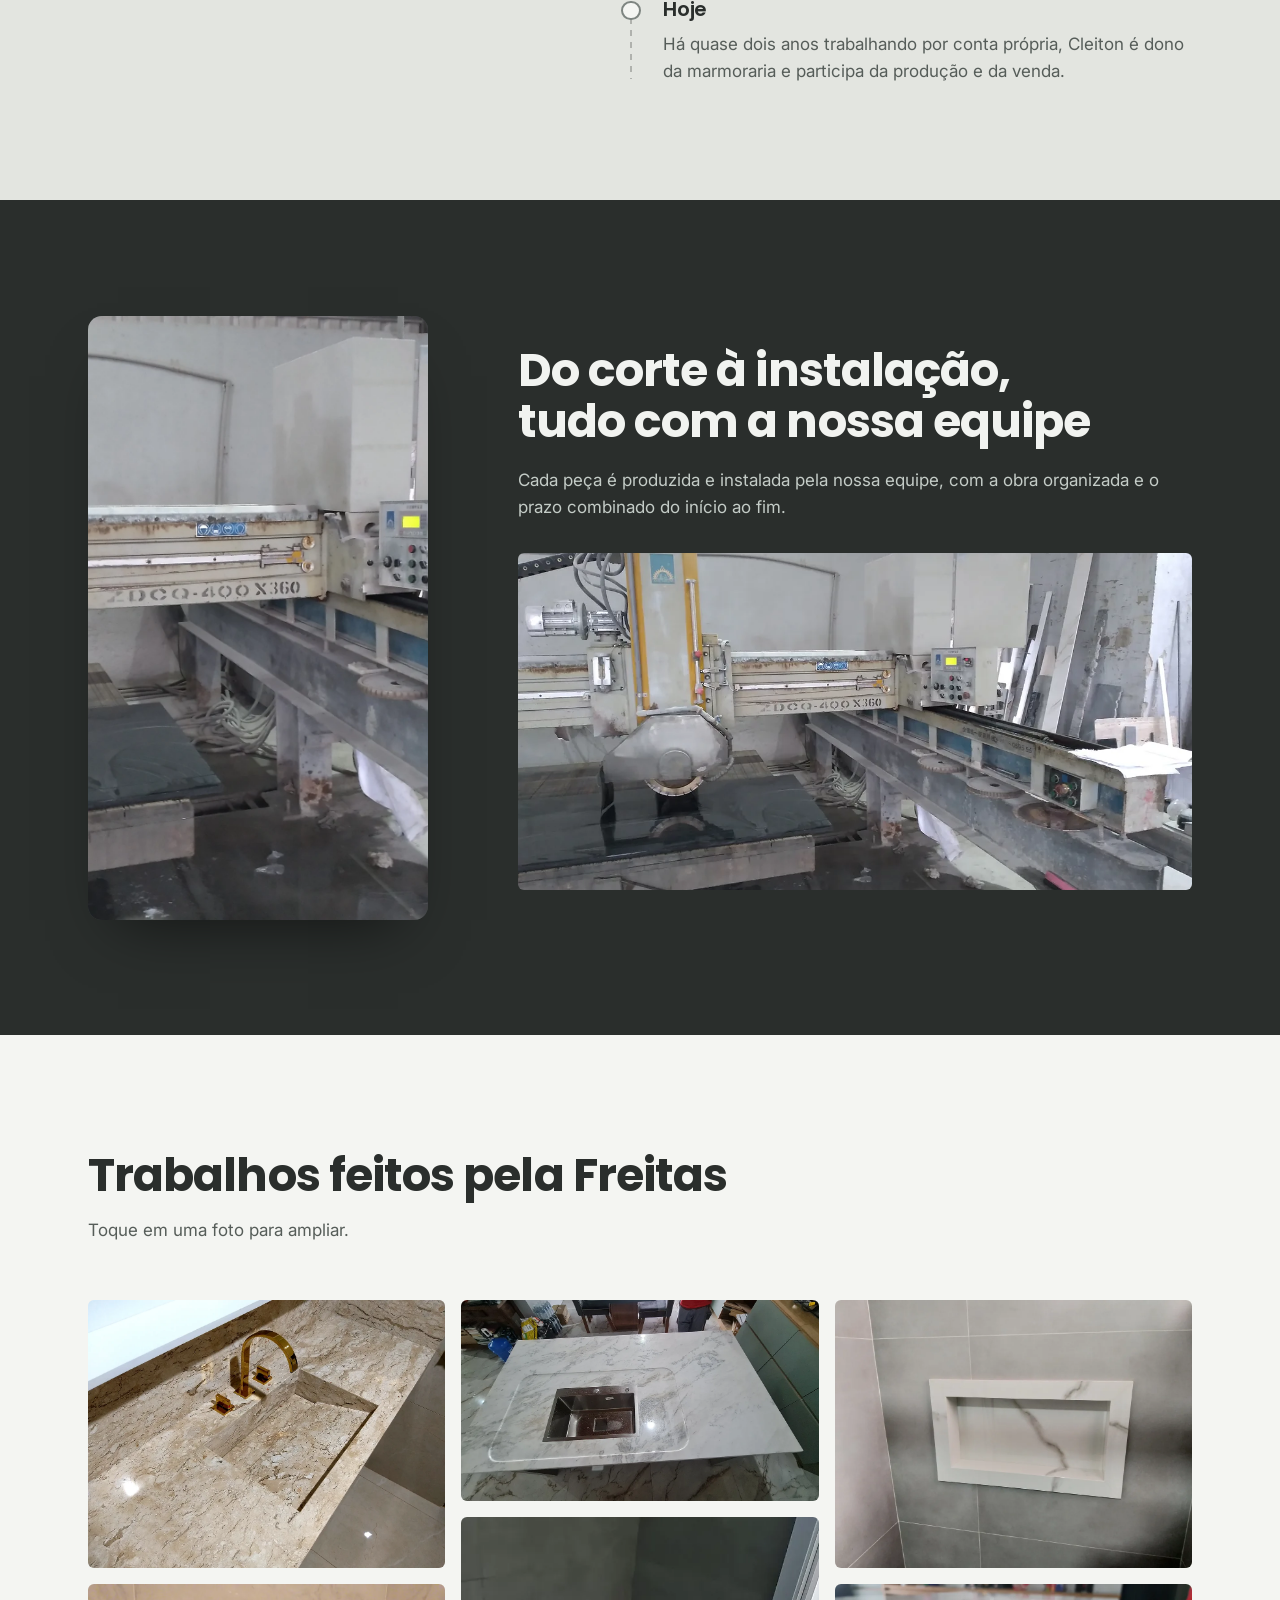
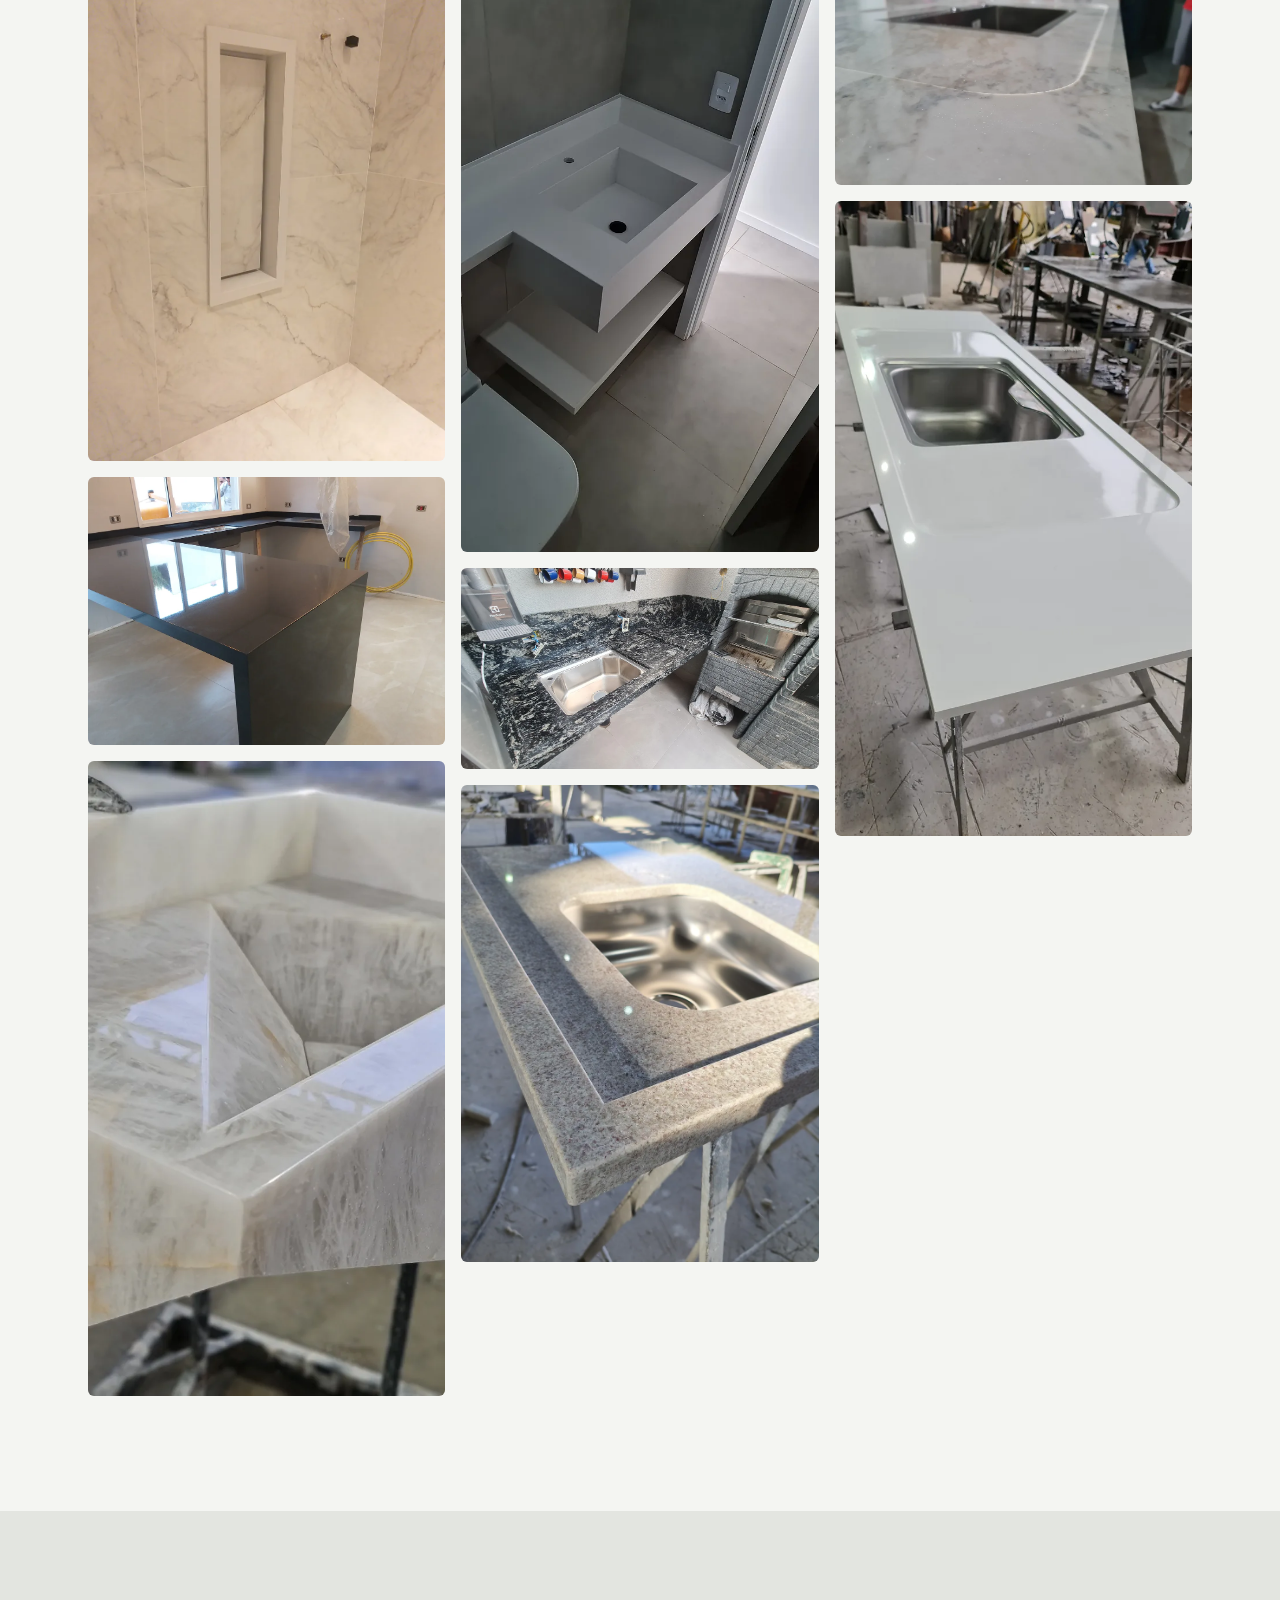
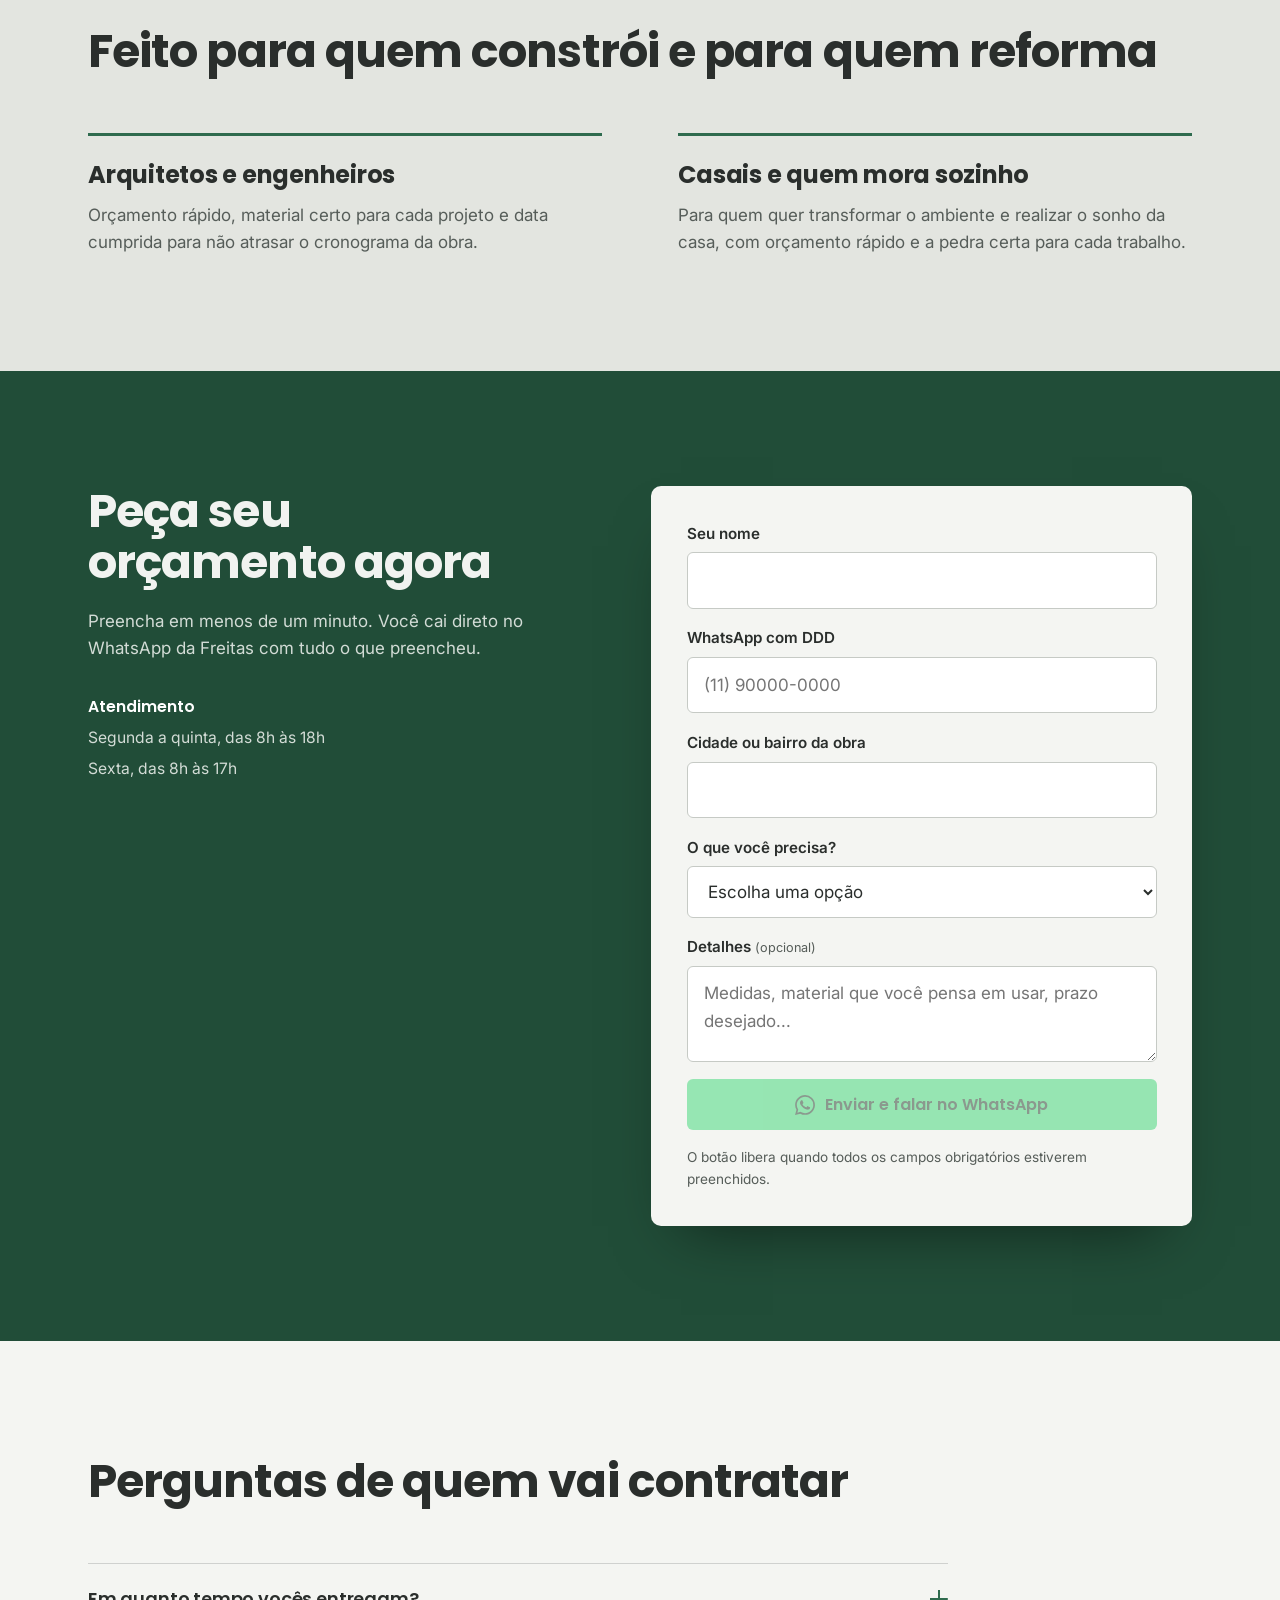
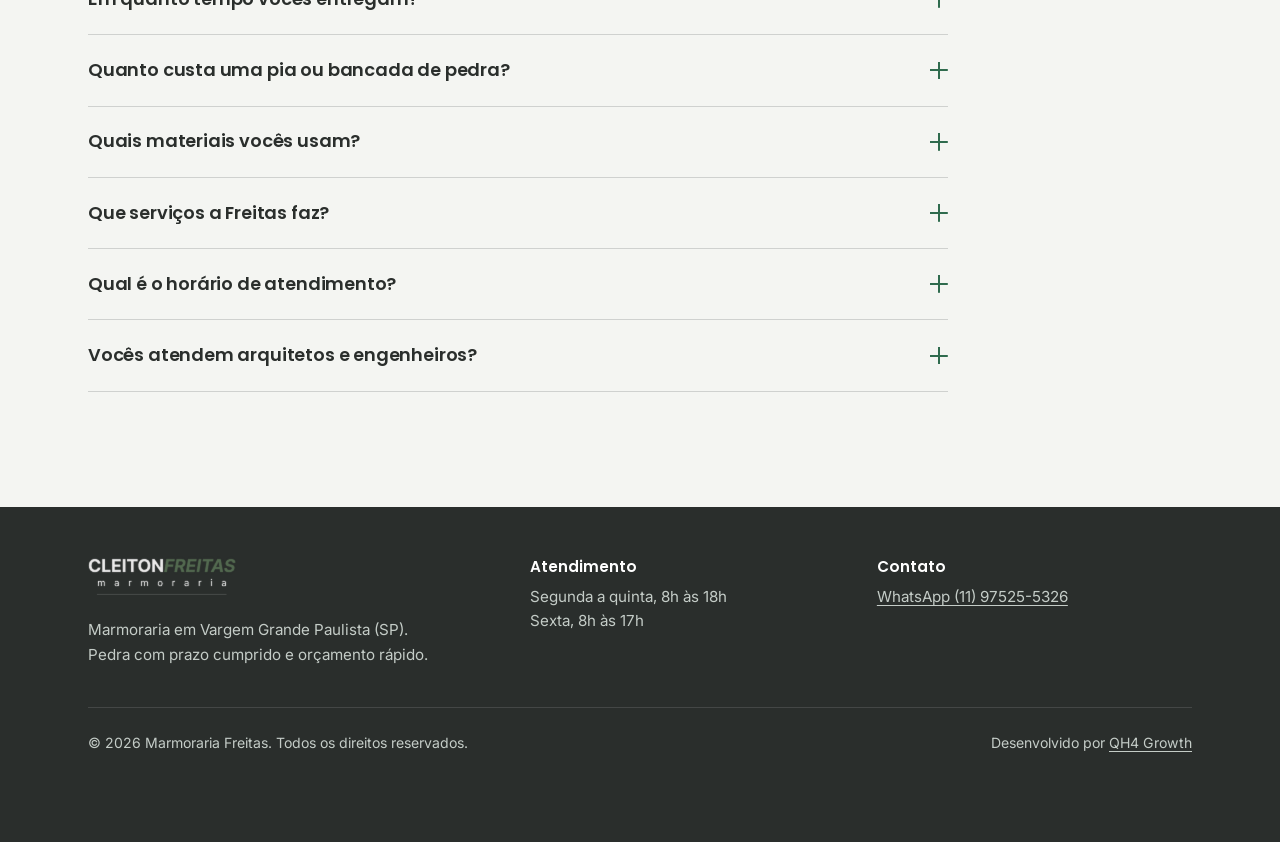
==== commit ad1db243: "Update index.html" ====
--- a/index.html
+++ b/index.html
@@ -47,8 +47,13 @@
      j=d.createElement(s),dl=l!='dataLayer'?'&l='+l:'';j.async=true;j.src=
      'https://www.googletagmanager.com/gtm.js?id='+i+dl;f.parentNode.insertBefore(j,f);
      })(window,document,'script','dataLayer','GTM-5VWZC2MS');</script>
-==========================================================================
--->
+========================================================================== -->
+<script async src="https://www.googletagmanager.com/gtm.js?id=GTM-5VWZC2MS"></script>
+<script>
+ window.dataLayer = window.dataLayer || [];
+ function gtag(){dataLayer.push(arguments);}
+ gtag('js', new Date());
+</script>
 <!--
 ==========================================================================
   [QH4 SLOT 2]  VERIFICAÇÕES DE DOMÍNIO | cole dentro do <head>
@@ -128,8 +133,8 @@
 ==========================================================================
   <noscript><iframe src="https://www.googletagmanager.com/ns.html?id=GTM-5VWZC2MS"
      height="0" width="0" style="display:none;visibility:hidden"></iframe></noscript>
-==========================================================================
--->
+========================================================================== -->
+<noscript><iframe src="https://www.googletagmanager.com/ns.html?id=GTM-5VWZC2MS" height="0" width="0" style="display:none;visibility:hidden"></iframe></noscript>
 
 <svg width="0" height="0" style="position:absolute" aria-hidden="true" focusable="false">
   <symbol id="i-zap" viewBox="0 0 24 24"><path fill="currentColor" d="M17.47 14.38c-.3-.15-1.76-.87-2.03-.97-.27-.1-.47-.15-.67.15-.2.3-.77.97-.94 1.16-.17.2-.35.22-.65.07-.3-.15-1.26-.46-2.39-1.48-.88-.79-1.48-1.76-1.65-2.06-.17-.3-.02-.46.13-.61.13-.13.3-.35.45-.52.15-.17.2-.3.3-.5.1-.2.05-.37-.03-.52-.07-.15-.67-1.61-.92-2.21-.24-.58-.49-.5-.67-.51h-.57c-.2 0-.52.07-.79.37-.27.3-1.04 1.02-1.04 2.48s1.07 2.88 1.21 3.07c.15.2 2.1 3.2 5.08 4.49.71.3 1.26.49 1.69.63.71.23 1.36.2 1.87.12.57-.09 1.76-.72 2-1.41.25-.69.25-1.29.17-1.41-.07-.12-.27-.2-.57-.35m-5.42 7.4h-.01a9.87 9.87 0 0 1-5.03-1.38l-.36-.21-3.74.98 1-3.65-.24-.37a9.86 9.86 0 0 1-1.51-5.26c0-5.45 4.44-9.88 9.89-9.88 2.64 0 5.12 1.03 6.99 2.9a9.83 9.83 0 0 1 2.89 6.99c0 5.45-4.44 9.89-9.88 9.89m8.41-18.3A11.82 11.82 0 0 0 12.05 0C5.5 0 .16 5.34.16 11.89c0 2.1.55 4.14 1.59 5.95L.06 24l6.3-1.65a11.88 11.88 0 0 0 5.68 1.45h.01c6.55 0 11.89-5.34 11.89-11.89 0-3.18-1.24-6.17-3.48-8.41Z"/></symbol>
